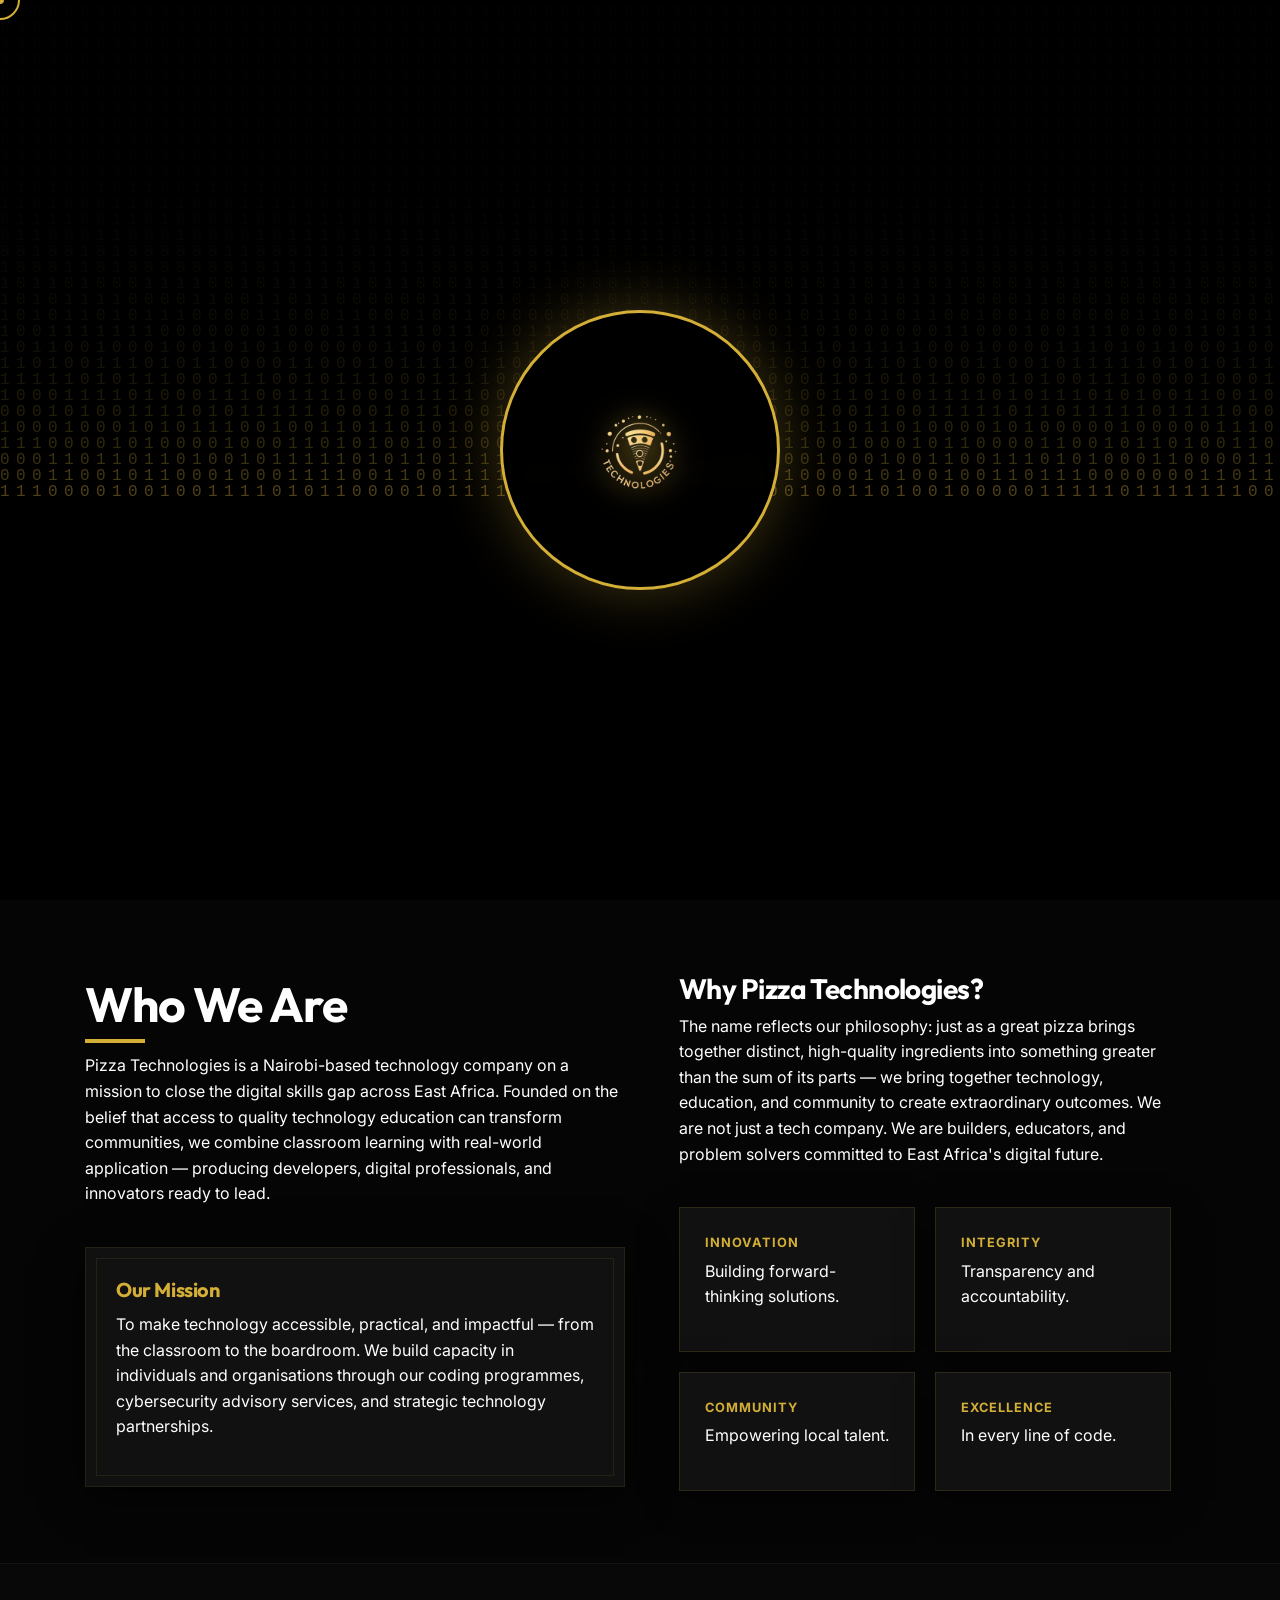
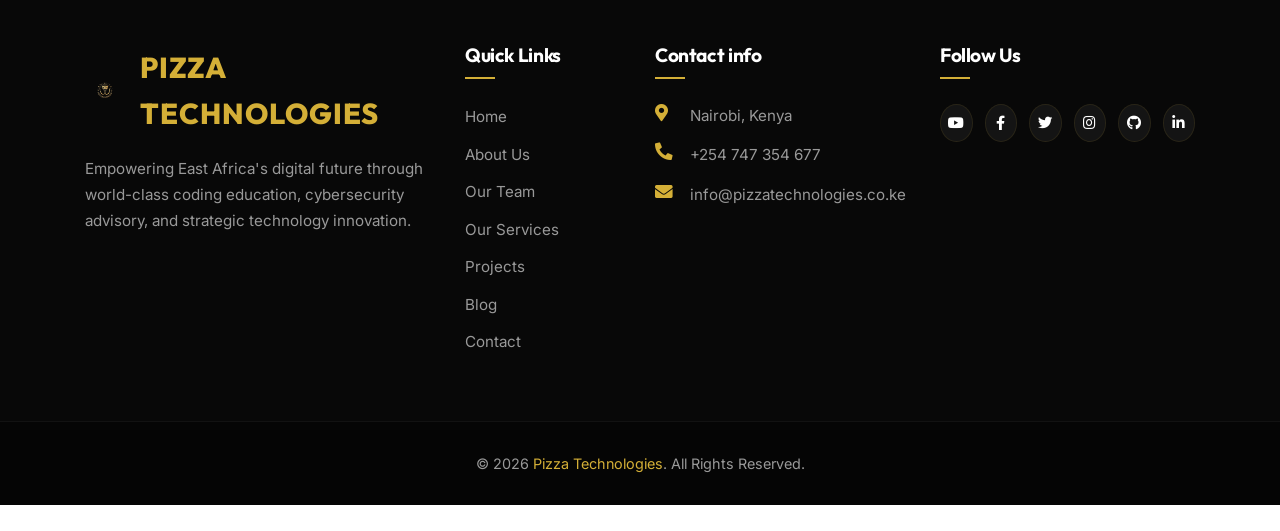
==== index.html @ b20871d7 "Branding: Standardize copyright text across all pages with gold-text styling" ====
<!DOCTYPE html>
<html lang="en">

<head>
    <meta charset="utf-8">
    <title>Pizza Technologies | Tech Innovation & Education</title>
    <link rel="shortcut icon" href="img/logo.png">
    <meta content="width=device-width, initial-scale=1.0" name="viewport">
    <meta content="Pizza Technologies, Tech Education, Cybersecurity, Software Development, Nairobi" name="keywords">
    <meta
        content="Empowering East Africa's digital future through world-class coding education, cybersecurity advisory, and strategic technology innovation."
        name="description">

    <!-- Favicon -->
    <link href="img/favicon.ico" rel="icon">

    <!-- Google Font -->
    <link
        href="https://fonts.googleapis.com/css2?family=Outfit:wght@300;400;600;700&family=Inter:wght@300;400;500;700&display=swap"
        rel="stylesheet">

    <!-- CSS Libraries -->
    <link href="https://stackpath.bootstrapcdn.com/bootstrap/4.4.1/css/bootstrap.min.css" rel="stylesheet">
    <link href="https://cdnjs.cloudflare.com/ajax/libs/font-awesome/5.10.0/css/all.min.css" rel="stylesheet">
    <link href="lib/animate/animate.min.css" rel="stylesheet">
    <link href="lib/owlcarousel/assets/owl.carousel.min.css" rel="stylesheet">

    <!-- Template Stylesheet -->
    <link href="css/style.css" rel="stylesheet">
</head>

<body class="tech-bg overflow-hidden">
    <!-- Preloader Start -->
    <div id="preloader">
        <canvas id="binary-canvas"></canvas>
        <div class="ripple-container">
            <div class="ripple"></div>
            <div class="ripple"></div>
            <div class="ripple"></div>
            <div class="hero-logo-circle animated zoomIn">
                <img src="img/logo.png" alt="Pizza Tech Logo">
            </div>
        </div>
    </div>
    <!-- Preloader End -->

    <!-- Custom Cursor -->
    <div class="cursor-dot"></div>
    <div class="cursor-outline"></div>

    <div class="wrapper">
        <!-- Nav Bar Start -->
        <div class="nav-bar">
            <div class="container-fluid">
                <nav class="navbar navbar-expand-lg">
                    <a href="index.html" class="navbar-brand">
                        <img src="img/logo.png" alt="Logo" class="nav-logo">
                        <span class="logo-text">PIZZA TECHNOLOGIES</span>
                    </a>
                    <button type="button" class="navbar-toggler" data-toggle="collapse" data-target="#navbarCollapse">
                        <span class="tech-toggler-icon"></span>
                    </button>

                    <div class="collapse navbar-collapse justify-content-end" id="navbarCollapse">
                        <div class="navbar-nav">
                            <a href="index.html" class="nav-item nav-link active">Home</a>
                            <a href="#about" class="nav-item nav-link">About</a>
                            <a href="team.html" class="nav-item nav-link">Team</a>
                            <a href="service.html" class="nav-item nav-link">Services</a>
                            <a href="portfolio.html" class="nav-item nav-link">Projects</a>
                            <a href="blog.html" class="nav-item nav-link">Blog</a>
                            <a href="contact.html" class="nav-item nav-link">Contact</a>
                        </div>
                    </div>
                </nav>
            </div>
        </div>
        <!-- Nav Bar End -->

        <!-- Hero Start -->
        <div class="hero-section" id="header">
            <div class="container">
                <div class="row align-items-center">
                    <div class="col-lg-12 text-center">
                        <div class="hero-content">
                            <div class="hero-label animated fadeIn">THE FUTURE OF TECH IS HERE</div>
                            <h1 class="hero-title animated fadeInUp">Innovating <span class="highlight">East
                                    Africa's</span> Digital Landscape</h1>
                            <p class="hero-subtitle animated fadeInUp">Empowering individuals and organisations through
                                world-class coding education, cybersecurity advisory, and strategic tech innovation.</p>
                            <div class="hero-btns animated fadeInUp">
                                <a href="#services" class="btn btn-primary magnetic-btn">Explore Services</a>
                                <a href="#contact" class="btn btn-secondary magnetic-btn">Get In Touch</a>
                            </div>
                        </div>
                    </div>
                </div>
            </div>
            <div class="hero-visual">
                <div class="grid-overlay"></div>
            </div>
        </div>
        <!-- Hero End -->

        <!-- About Start -->
        <section id="about" class="about-section py-5">
            <div class="container">
                <div class="row align-items-center">
                    <div class="col-lg-6">
                        <div class="about-vision" data-reveal="left">
                            <h2 class="section-title">Who We Are</h2>
                            <p>Pizza Technologies is a Nairobi-based technology company on a mission to close the
                                digital skills gap across East Africa. Founded on the belief that access to quality
                                technology education can transform communities, we combine classroom learning with
                                real-world application — producing developers, digital professionals, and innovators
                                ready to lead.</p>
                            <div class="mission-box gold-border">
                                <h3>Our Mission</h3>
                                <p>To make technology accessible, practical, and impactful — from the classroom to the
                                    boardroom. We build capacity in individuals and organisations through our coding
                                    programmes, cybersecurity advisory services, and strategic technology partnerships.
                                </p>
                            </div>
                        </div>
                    </div>
                    <div class="col-lg-6">
                        <div class="why-us p-4" data-reveal="right">
                            <h3 class="side-header">Why Pizza Technologies?</h3>
                            <p>The name reflects our philosophy: just as a great pizza brings together distinct,
                                high-quality ingredients into something greater than the sum of its parts — we bring
                                together technology, education, and community to create extraordinary outcomes. We are
                                not just a tech company. We are builders, educators, and problem solvers committed to
                                East Africa's digital future.</p>
                            <div class="values-grid">
                                <div class="value-item"><span class="v-label">Innovation</span>
                                    <p>Building forward-thinking solutions.</p>
                                </div>
                                <div class="value-item"><span class="v-label">Integrity</span>
                                    <p>Transparency and accountability.</p>
                                </div>
                                <div class="value-item"><span class="v-label">Community</span>
                                    <p>Empowering local talent.</p>
                                </div>
                                <div class="value-item"><span class="v-label">Excellence</span>
                                    <p>In every line of code.</p>
                                </div>
                            </div>

                        </div>
                    </div>
                </div>
            </div>
        </section>
        <!-- About End -->



        <footer class="tech-footer">
            <div class="footer-top">
                <div class="container">
                    <div class="row">
                        <div class="col-lg-4 col-md-6 mb-4 mb-lg-0">
                            <span class="footer-logo-text">
                                <img src="img/logo.png" alt="Logo" class="footer-logo">
                                PIZZA TECHNOLOGIES
                            </span>
                            <p class="footer-desc">Empowering East Africa's digital future through world-class coding
                                education, cybersecurity advisory, and strategic technology innovation.</p>
                        </div>
                        <div class="col-lg-2 col-md-6 mb-4 mb-lg-0">
                            <h4 class="footer-title">Quick Links</h4>
                            <ul class="footer-links">
                                <li><a href="index.html">Home</a></li>
                                <li><a href="#about">About Us</a></li>
                                <li><a href="team.html">Our Team</a></li>
                                <li><a href="service.html">Our Services</a></li>
                                <li><a href="portfolio.html">Projects</a></li>
                                <li><a href="blog.html">Blog</a></li>
                                <li><a href="contact.html">Contact</a></li>
                            </ul>
                        </div>
                        <div class="col-lg-3 col-md-6 mb-4 mb-md-0">
                            <h4 class="footer-title">Contact info</h4>
                            <ul class="footer-contact-info">
                                <li><i class="fa fa-map-marker-alt"></i> Nairobi, Kenya</li>
                                <li><i class="fa fa-phone-alt"></i> <a href="tel:+254747354677">+254 747 354 677</a></li>
                                <li><i class="fa fa-envelope"></i> <a href="mailto:info@pizzatechnologies.co.ke">info@pizzatechnologies.co.ke</a></li>
                            </ul>
                        </div>
                        <div class="col-lg-3 col-md-6">
                            <h4 class="footer-title">Follow Us</h4>
                            <div class="footer-social">
                                <a href="https://www.youtube.com/@pizzatechnologies980" target="_blank"><i
                                        class="fab fa-youtube"></i></a>
                                <a href="https://web.facebook.com/pizzatechies/?_rdc=1&_rdr#" target="_blank"><i
                                        class="fab fa-facebook-f"></i></a>
                                <a href="https://x.com/pizzatechnolog1" target="_blank"><i
                                        class="fab fa-twitter"></i></a>
                                <a href="https://www.instagram.com/pizza_technologies" target="_blank"><i
                                        class="fab fa-instagram"></i></a>
                                <a href="https://github.com/PizzaTechnologies" target="_blank"><i
                                        class="fab fa-github"></i></a>
                                <a href="https://www.linkedin.com/company/pizza-tech/?viewAsMember=true"
                                    target="_blank"><i class="fab fa-linkedin-in"></i></a>
                            </div>
                        </div>
                    </div>
                </div>
            </div>
            <div class="footer-bottom">
                <div class="container">
                    <div class="row align-items-center">
                        <div class="col-md-12 text-center">
                            <p class="copyright">&copy; 2026 <span class="gold-text">Pizza Technologies</span>. All Rights Reserved.</p>
                        </div>
                    </div>
                </div>
            </div>
        </footer>

        <a href="#" class="back-to-top"><i class="fa fa-chevron-up"></i></a>
    </div>

    <!-- JavaScript Libraries -->
    <script src="https://code.jquery.com/jquery-3.4.1.min.js"></script>
    <script src="https://stackpath.bootstrapcdn.com/bootstrap/4.4.1/js/bootstrap.bundle.min.js"></script>
    <script src="lib/easing/easing.min.js"></script>
    <script src="lib/owlcarousel/owl.carousel.min.js"></script>
    <script src="lib/isotope/isotope.pkgd.min.js"></script>

    <!-- Template Javascript -->
    <script src="js/main.js"></script>
</body>

</html>
---- css/style.css ----
/* 
 * PIZZA TECHNOLOGIES - PREMIUM TECH DESIGN
 * Theme: Black & Gold High-Tech
 * Font: Outfit & Inter
 */

:root {
    --black: #000000;
    --dark-grey: #0a0a0a;
    --darker-grey: #050505;
    --gold: #D4AF37;
    --gold-bright: #FFD700;
    --gold-glow: rgba(212, 175, 55, 0.3);
    --gold-transparent: rgba(212, 175, 55, 0.1);
    --white: #ffffff;
    --text-muted: #999999;
    --transition: all 0.4s cubic-bezier(0.23, 1, 0.32, 1);
}

* {
    margin: 0;
    padding: 0;
    box-sizing: border-box;
}

body {
    background-color: var(--black);
    color: var(--white);
    font-family: 'Inter', sans-serif;
    line-height: 1.6;
    overflow-x: hidden;
    cursor: none;
    /* Custom cursor implementation */
}

h1,
h2,
h3,
h4,
h5,
h6 {
    font-family: 'Outfit', sans-serif;
    font-weight: 700;
    letter-spacing: -0.02em;
}

a {
    text-decoration: none;
    color: inherit;
    transition: var(--transition);
}

a:hover {
    color: var(--gold);
}

/* Custom Cursor */
.cursor-dot,
.cursor-outline {
    pointer-events: none;
    position: fixed;
    top: 0;
    left: 0;
    transform: translate(-50%, -50%);
    border-radius: 50%;
    z-index: 9999;
    transition: transform 0.1s ease-out, opacity 0.3s ease-in-out;
}

.cursor-dot {
    width: 8px;
    height: 8px;
    background-color: var(--gold);
}

.cursor-outline {
    width: 40px;
    height: 40px;
    border: 2px solid var(--gold);
    transition: all 0.2s ease-out;
}

/* Wrapper & Layout */
.wrapper {
    width: 100%;
    position: relative;
}

.tech-bg {
    background: radial-gradient(circle at 50% 50%, #121212 0%, #000000 100%);
    background-attachment: fixed;
}

.bg-darker {
    background-color: var(--darker-grey);
}

/* Navigation */
.nav-bar {
    position: fixed;
    top: 0;
    width: 100%;
    z-index: 1000;
    padding: 20px 0;
    background: rgba(0, 0, 0, 0.8);
    backdrop-filter: blur(10px);
    border-bottom: 1px solid rgba(255, 255, 255, 0.05);
    transition: var(--transition);
}

.nav-bar.nav-sticky {
    padding: 10px 0;
    background: rgba(0, 0, 0, 0.95);
}

.navbar-brand {
    display: flex;
    align-items: center;
    gap: 12px;
}

.nav-logo {
    height: 40px;
    animation: logo-heartbeat 3s infinite ease-in-out;
}

.logo-text {
    font-family: 'Outfit', sans-serif;
    font-weight: 800;
    font-size: 1.5rem;
    color: var(--gold);
    letter-spacing: 2px;
}

.navbar-nav .nav-link {
    color: var(--white) !important;
    font-weight: 500;
    font-size: 0.9rem;
    text-transform: uppercase;
    letter-spacing: 1px;
    padding: 10px 20px !important;
    position: relative;
}

.navbar-nav .nav-link::after {
    content: '';
    position: absolute;
    bottom: 5px;
    left: 20px;
    right: 20px;
    height: 2px;
    background-color: var(--gold);
    transform: scaleX(0);
    transition: var(--transition);
}

.navbar-nav .nav-link:hover::after,
.navbar-nav .nav-link.active::after {
    transform: scaleX(1);
}

/* Hero Section */
.hero-section {
    height: 100vh;
    display: flex;
    align-items: center;
    position: relative;
    overflow: hidden;
    padding-top: 80px;
    background: radial-gradient(circle at 50% 50%, #121212 0%, #000000 100%);
}

.hero-content {
    max-width: 900px;
    margin: 0 auto;
    text-align: center;
    position: relative;
    z-index: 2;
}

.hero-label {
    color: var(--gold);
    font-family: 'Outfit', sans-serif;
    text-transform: uppercase;
    letter-spacing: 4px;
    font-size: 0.85rem;
    margin-bottom: 20px;
    display: inline-block;
    padding-bottom: 5px;
    border-bottom: 1px solid var(--gold);
}

.hero-title {
    font-size: 4.5rem;
    line-height: 1.1;
    margin-bottom: 30px;
}

.hero-title .highlight {
    color: var(--gold);
    text-shadow: 0 0 20px var(--gold-glow);
}

.hero-subtitle {
    font-size: 1.25rem;
    color: var(--text-muted);
    margin: 0 auto 40px;
    max-width: 650px;
}

.hero-btns {
    display: flex;
    justify-content: center;
    gap: 20px;
}

.btn {
    padding: 16px 32px;
    font-size: 0.9rem;
    font-weight: 600;
    text-transform: uppercase;
    letter-spacing: 1px;
    border-radius: 0;
    transition: var(--transition);
    position: relative;
    overflow: hidden;
}

.btn-primary {
    background-color: var(--gold);
    border: 1px solid var(--gold);
    color: var(--black);
}

.btn-primary:hover {
    background-color: transparent;
    color: var(--gold);
    box-shadow: 0 0 20px var(--gold-glow);
}

.btn-secondary {
    background-color: transparent;
    border: 1px solid rgba(255, 255, 255, 0.2);
    color: var(--white);
}

.btn-secondary:hover {
    border-color: var(--gold);
    color: var(--gold);
}

.btn-outline-primary {
    background-color: transparent;
    border: 1px solid var(--gold);
    color: var(--gold);
}

.btn-outline-primary:hover {
    background-color: var(--gold);
    color: var(--black);
    box-shadow: 0 0 20px var(--gold-glow);
}

/* Preloader */
#preloader {
    position: fixed;
    top: 0;
    left: 0;
    width: 100%;
    height: 100%;
    background-color: var(--black);
    z-index: 9999;
    display: flex;
    align-items: center;
    justify-content: center;
    transition: opacity 0.5s ease-out;
}

#binary-canvas {
    position: absolute;
    top: 0;
    left: 0;
    width: 100%;
    height: 100%;
    z-index: 0;
    opacity: 0.75;
    /* Increased visibility */
}

#preloader .ripple-container {
    position: relative;
    top: auto;
    right: auto;
    left: auto;
    transform: none;
    width: 600px;
    height: 600px;
    margin: 0;
    display: flex;
    align-items: center;
    justify-content: center;
    z-index: 2;
}

.hero-img-container {
    position: absolute;
    top: 50%;
    right: 8%;
    transform: translateY(-50%);
    width: 45%;
    max-width: 600px;
    z-index: 2;
}

.home-hero-img {
    width: 100%;
    height: auto;
    border-radius: 20px;
    border: 1px solid rgba(212, 175, 55, 0.3);
    box-shadow: 0 0 40px var(--gold-glow);
    filter: contrast(1.1) brightness(0.9);
    transition: var(--transition);
}

.home-hero-img:hover {
    transform: scale(1.02) rotate(-1deg);
    border-color: var(--gold);
    box-shadow: 0 0 60px var(--gold-glow);
}

.overflow-hidden {
    overflow: hidden !important;
}

.hero-visual {
    position: absolute;
    top: 0;
    right: 0;
    width: 100%;
    height: 100%;
    z-index: 1;
}

.ripple-container {
    position: absolute;
    top: 50%;
    right: 5%;
    transform: translateY(-50%);
    width: 600px;
    height: 600px;
    display: flex;
    align-items: center;
    justify-content: center;
    z-index: 2;
}

.hero-logo-circle {
    width: 280px;
    height: 280px;
    background: rgba(0, 0, 0, 0.85);
    border: 3px solid var(--gold);
    border-radius: 50%;
    display: flex;
    align-items: center;
    justify-content: center;
    padding: 40px;
    box-shadow: 0 0 60px var(--gold-glow);
    z-index: 5;
    backdrop-filter: blur(15px);
}

.hero-logo-circle img {
    width: 100%;
    height: auto;
    filter: drop-shadow(0 0 15px var(--gold));
    animation: logo-heartbeat 3s infinite ease-in-out;
}

.ripple {
    position: absolute;
    width: 280px;
    height: 280px;
    border: 2px solid var(--gold);
    border-radius: 50%;
    opacity: 0;
    animation: ripple-out 5s infinite cubic-bezier(0.25, 0.46, 0.45, 0.94);
}

.ripple:nth-child(2) {
    animation-delay: 1.6s;
}

.ripple:nth-child(3) {
    animation-delay: 3.2s;
}

@keyframes ripple-out {
    0% {
        transform: scale(1);
        opacity: 0.6;
    }

    100% {
        transform: scale(3.5);
        opacity: 0;
    }
}

.grid-overlay {
    position: absolute;
    inset: 0;
    background-image:
        linear-gradient(rgba(212, 175, 55, 0.05) 1px, transparent 1px),
        linear-gradient(90deg, rgba(212, 175, 55, 0.05) 1px, transparent 1px);
    background-size: 50px 50px;
}

.glow-sphere {
    position: absolute;
    width: 600px;
    height: 600px;
    background: radial-gradient(circle, var(--gold-transparent) 0%, transparent 70%);
    top: 20%;
    right: -10%;
    filter: blur(50px);
    animation: pulse 10s infinite alternate;
}

@keyframes pulse {
    0% {
        transform: scale(1);
        opacity: 0.5;
    }

    100% {
        transform: scale(1.2);
        opacity: 0.8;
    }
}

/* Section Headers */
.section-title {
    font-size: 3rem;
    margin-bottom: 20px;
    position: relative;
    display: inline-block;
}

.section-title::before {
    content: '';
    position: absolute;
    left: 0;
    bottom: -10px;
    width: 60px;
    height: 4px;
    background: var(--gold);
}

@keyframes logo-heartbeat {
    0% {
        transform: scale(1);
    }

    10% {
        transform: scale(1.1);
    }

    20% {
        transform: scale(1);
    }

    30% {
        transform: scale(1.1);
    }

    40% {
        transform: scale(1);
    }

    100% {
        transform: scale(1);
    }
}

.section-intro {
    max-width: 700px;
    margin: 0 auto 50px;
    color: var(--text-muted);
    font-size: 1.1rem;
}

.about-section {
    background: linear-gradient(135deg, #0d0d0d 0%, #000000 100%);
    background-image: radial-gradient(rgba(212, 175, 55, 0.02) 1px, transparent 1px);
    background-size: 40px 40px;
}

.services-section {
    background: linear-gradient(180deg, #101010 0%, #050505 100%);
    background-image: linear-gradient(rgba(212, 175, 55, 0.015) 1px, transparent 1px),
        linear-gradient(90deg, rgba(212, 175, 55, 0.015) 1px, transparent 1px);
    background-size: 60px 60px;
}

.projects-section {
    background: #080808;
    background-image: radial-gradient(rgba(255, 255, 255, 0.02) 2px, transparent 2px);
    background-size: 80px 80px;
}

.team-section {
    background: radial-gradient(circle at center, #121212 0%, #000000 100%);
    background-image: radial-gradient(rgba(212, 175, 55, 0.03) 1px, transparent 1px);
    background-size: 50px 50px;
}

.blog-section {
    background: linear-gradient(0deg, #0a0a0a 0%, #050505 100%);
    background-image: repeating-linear-gradient(0deg, transparent, transparent 49px, rgba(255, 255, 255, 0.01) 50px);
    background-size: 100% 50px;
}

.contact-section {
    background: radial-gradient(circle at top right, #151515 0%, #000000 100%);
    background-image: radial-gradient(var(--gold-transparent) 1px, transparent 1px);
    background-size: 40px 40px;
}

/* Service Cards */
/* Projects Section Navigation */
.project-carousel {
    position: relative;
    padding: 0 70px;
    /* Space for the floating arrows */
}

.project-carousel .owl-nav {
    position: absolute;
    top: 50%;
    transform: translateY(-50%);
    width: 100%;
    left: 0;
    display: flex;
    justify-content: space-between;
    pointer-events: none;
    /* Let clicks pass to the carousel items if needed */
}

.project-carousel .owl-prev,
.project-carousel .owl-next {
    pointer-events: auto;
    width: 60px;
    height: 60px;
    background: rgba(212, 175, 55, 0.05) !important;
    border: 2px solid var(--gold) !important;
    border-radius: 50%;
    color: var(--gold) !important;
    font-size: 1.5rem;
    display: flex;
    align-items: center;
    justify-content: center;
    transition: var(--transition);
    box-shadow: 0 0 10px rgba(0, 0, 0, 0.5);
}

.project-carousel .owl-prev:hover,
.project-carousel .owl-next:hover {
    background: var(--gold) !important;
    color: var(--black) !important;
    box-shadow: 0 0 20px var(--gold-glow);
    transform: scale(1.1);
}

.service-card {
    background: #111111;
    border: 1px solid rgba(212, 175, 55, 0.2);
    padding: 40px;
    height: 100%;
    transition: var(--transition);
    position: relative;
    box-shadow: 0 10px 40px rgba(0, 0, 0, 0.7);
    overflow: hidden;
}

.service-card:hover {
    transform: translateY(-10px);
    border-color: var(--gold);
    box-shadow: 0 15px 50px var(--gold-glow);
    background: #151515;
}

.service-card:hover::after {
    opacity: 1;
}

.card-icon {
    font-size: 3.5rem;
    /* Increased from 2.5rem */
    color: var(--gold);
    margin-bottom: 30px;
}

.service-card h3 {
    font-size: 1.5rem;
    margin-bottom: 15px;
    color: var(--white);
}

.service-card p {
    color: var(--text-muted);
}

/* About Section */
.about-section {
    position: relative;
    background: #050505;
}

.mission-box {
    margin-top: 40px;
    padding: 30px;
    background: #111111;
    border: 1px solid rgba(212, 175, 55, 0.3);
    border-left: 5px solid var(--gold);
    box-shadow: 0 10px 40px rgba(0, 0, 0, 0.7);
}

.mission-box h3 {
    font-size: 1.25rem;
    color: var(--gold);
    margin-bottom: 10px;
}

.values-grid {
    display: grid;
    grid-template-columns: repeat(2, 1fr);
    gap: 20px;
    margin-top: 40px;
}

.value-item {
    background: #111111;
    border: 1px solid rgba(212, 175, 55, 0.15);
    padding: 25px;
    transition: var(--transition);
    box-shadow: 0 10px 30px rgba(0, 0, 0, 0.5);
}

.value-item:hover {
    transform: translateY(-5px);
    border-color: var(--gold);
    box-shadow: 0 10px 30px var(--gold-glow);
    background: #151515;
}

.v-label {
    display: block;
    color: var(--gold);
    font-weight: 700;
    margin-bottom: 5px;
    text-transform: uppercase;
    font-size: 0.8rem;
    letter-spacing: 1px;
}

/* Projects */
.project-card {
    background: #111111;
    border: 1px solid rgba(212, 175, 55, 0.2);
    overflow: hidden;
    margin: 15px;
    transition: var(--transition);
    box-shadow: 0 10px 40px rgba(0, 0, 0, 0.7);
}

.project-card:hover {
    transform: translateY(-10px);
    border-color: var(--gold);
    box-shadow: 0 15px 50px var(--gold-glow);
    background: #151515;
}

.project-img {
    height: 250px;
    overflow: hidden;
    position: relative;
    background: #000;
}

.team-img {
    height: 350px;
    /* Taller for portraits */
}

.project-img img {
    width: 100%;
    height: 100%;
    object-fit: cover;
    object-position: center;
    transition: transform 0.6s ease;
}

.team-img img {
    object-position: top center;
    /* Focus on faces */
}

.project-card:hover .project-img img {
    transform: scale(1.05);
}

.project-info {
    padding: 30px;
}

.project-tag {
    color: var(--gold);
    font-size: 0.75rem;
    text-transform: uppercase;
    letter-spacing: 2px;
    font-weight: 700;
}

.view-project {
    display: inline-block;
    margin-top: 15px;
    font-weight: 600;
    color: var(--gold);
}

/* Blog */
.blog-post {
    padding: 30px;
    background: #111111;
    border: 1px solid rgba(212, 175, 55, 0.2);
    height: 100%;
    transition: var(--transition);
    box-shadow: 0 10px 40px rgba(0, 0, 0, 0.7);
}

.blog-post:hover {
    transform: translateY(-10px);
    border-color: var(--gold);
    box-shadow: 0 15px 50px var(--gold-glow);
    background: #151515;
}

.post-category {
    color: var(--gold);
    font-size: 0.7rem;
    font-weight: 700;
    text-transform: uppercase;
    margin-bottom: 10px;
}

/* Contact */
.contact-form {
    background: rgba(255, 255, 255, 0.03);
    height: 100%;
    display: flex;
    flex-direction: column;
}

.contact-form .row {
    flex-grow: 1;
}

.contact-form textarea {
    height: 100% !important;
    min-height: 120px;
}

.gold-border {
    border: 1px solid var(--gold-transparent);
    position: relative;
}

.gold-border::before {
    content: '';
    position: absolute;
    top: 10px;
    left: 10px;
    right: 10px;
    bottom: 10px;
    border: 1px solid rgba(212, 175, 55, 0.1);
    pointer-events: none;
}

.form-control {
    background: rgba(255, 255, 255, 0.05) !important;
    border: 1px solid rgba(255, 255, 255, 0.1) !important;
    color: var(--white) !important;
    border-radius: 0;
    padding: 12px 20px;
    transition: var(--transition);
}

.form-control:focus {
    border-color: var(--gold) !important;
    box-shadow: 0 0 10px var(--gold-glow);
}

select.form-control {
    background-image: url("data:image/svg+xml,%3Csvg xmlns='http://www.w3.org/2000/svg' width='24' height='24' viewBox='0 0 24 24' fill='none' stroke='%23D4AF37' stroke-width='2' stroke-linecap='round' stroke-linejoin='round'%3E%3Cpolyline points='6 9 12 15 18 9'%3E%3C/polyline%3E%3C/svg%3E") !important;
    background-repeat: no-repeat !important;
    background-position: right 15px center !important;
    background-size: 18px !important;
    padding-right: 45px !important;
    -webkit-appearance: none;
    -moz-appearance: none;
    appearance: none;
}

select.form-control option {
    background-color: #121212;
    color: var(--white);
}

.contact-details {
    margin-top: 35px;
}

.contact-details p {
    font-size: 1.1rem;
    display: flex;
    align-items: center;
    gap: 15px;
    margin-bottom: 25px;
}

.contact-details i {
    font-size: 2rem;
    /* Increased from 1.4rem */
    color: var(--gold);
    width: 70px;
    /* Increased from 50px */
    height: 70px;
    /* Increased from 50px */
    display: flex;
    align-items: center;
    justify-content: center;
    background: rgba(212, 175, 55, 0.05);
    border: 1px solid rgba(212, 175, 55, 0.1);
    border-radius: 50%;
    transition: var(--transition);
}

.contact-details p:hover i {
    background: rgba(212, 175, 55, 0.15);
    border-color: var(--gold);
    box-shadow: 0 0 15px var(--gold-glow);
}

.contact-details a {
    color: var(--white);
    transition: var(--transition);
}

.contact-details a:hover {
    color: var(--gold);
    text-decoration: none;
    transform: translateX(5px);
    display: inline-block;
}

.social-links {
    display: flex;
    gap: 15px;
    margin-top: 35px;
}

.social-links a {
    width: 65px;
    height: 65px;
    display: flex;
    align-items: center;
    justify-content: center;
    background: rgba(255, 255, 255, 0.05);
    border: 1px solid rgba(212, 175, 55, 0.2);
    border-radius: 50%;
    color: var(--white);
    font-size: 1.8rem;
    transition: var(--transition);
}

.social-links a:hover {
    background: var(--gold);
    color: var(--black);
    border-color: var(--gold);
    box-shadow: 0 0 20px var(--gold-glow);
    transform: translateY(-5px);
}

/* Footer */
.tech-footer {
    background: #080808;
    border-top: 1px solid rgba(255, 255, 255, 0.05);
}

.footer-top {
    padding: 80px 0 50px;
}

.footer-logo-text {
    font-family: 'Outfit', sans-serif;
    font-size: 1.8rem;
    font-weight: 800;
    color: var(--gold);
    display: flex;
    align-items: center;
    gap: 15px;
    margin-bottom: 20px;
    letter-spacing: 1px;
}

.footer-logo {
    height: 40px;
    width: auto;
    animation: logo-heartbeat 2s infinite ease-in-out;
}

.footer-desc {
    color: var(--text-muted);
    font-size: 0.95rem;
    margin-bottom: 30px;
    line-height: 1.7;
}

.footer-title {
    font-size: 1.2rem;
    font-weight: 700;
    color: var(--white);
    margin-bottom: 25px;
    position: relative;
    padding-bottom: 12px;
}

.footer-title::after {
    content: '';
    position: absolute;
    left: 0;
    bottom: 0;
    width: 30px;
    height: 2px;
    background: var(--gold);
}

.footer-links {
    list-style: none;
    padding: 0;
}

.footer-links li {
    margin-bottom: 12px;
}

.footer-links a {
    color: var(--text-muted);
    font-size: 0.95rem;
    transition: var(--transition);
}

.footer-links a:hover {
    color: var(--gold);
    text-decoration: none;
    padding-left: 8px;
}

.footer-contact-info {
    list-style: none;
    padding: 0;
}

.footer-contact-info li {
    color: var(--text-muted);
    margin-bottom: 15px;
    display: flex;
    gap: 15px;
    font-size: 0.95rem;
}

.footer-contact-info i {
    color: var(--gold);
    font-size: 1.1rem;
    width: 20px;
}

.footer-bottom {
    padding: 30px 0;
    border-top: 1px solid rgba(255, 255, 255, 0.05);
    background: #050505;
}

.copyright {
    color: var(--text-muted);
    font-size: 0.9rem;
    margin-bottom: 0;
}

.footer-social {
    display: flex;
    gap: 12px;
    justify-content: flex-end;
}

.footer-social a {
    width: 38px;
    height: 38px;
    display: flex;
    align-items: center;
    justify-content: center;
    background: rgba(255, 255, 255, 0.05);
    border: 1px solid rgba(212, 175, 55, 0.1);
    border-radius: 50%;
    color: var(--white);
    font-size: 0.9rem;
    transition: var(--transition);
}

.footer-social a:hover {
    background: var(--gold);
    color: var(--black);
    border-color: var(--gold);
    transform: translateY(-3px);
    box-shadow: 0 5px 15px var(--gold-glow);
}

.gold-text {
    color: var(--gold);
}

/* Responsive */
@media (max-width: 1199.98px) {
    .hero-title {
        font-size: 3.5rem;
    }
}

@media (max-width: 991.98px) {
    .hero-title {
        font-size: 3rem;
    }

    .section-title {
        font-size: 2.5rem;
    }

    .hero-visual {
        display: none;
    }

    .hero-subtitle {
        font-size: 1.1rem;
    }
}

@media (max-width: 767.98px) {
    .hero-section {
        height: auto;
        padding: 120px 0 60px;
    }

    .hero-title {
        font-size: 2.5rem;
    }

    .section-title {
        font-size: 2.2rem;
    }

    .values-grid {
        grid-template-columns: 1fr;
    }

    .contact-details p {
        font-size: 1rem;
    }

    .contact-details i {
        width: 40px;
        height: 40px;
        font-size: 1.2rem;
    }

    .social-links a {
        width: 45px;
        height: 45px;
        font-size: 1.2rem;
    }
}

@media (max-width: 575.98px) {
    .hero-title {
        font-size: 2rem;
    }

    .hero-subtitle {
        font-size: 1rem;
    }

    .section-title {
        font-size: 1.8rem;
    }

    .hero-btns {
        flex-direction: column;
        width: 100%;
        gap: 15px;
    }

    .hero-btns .btn {
        width: 100%;
    }

    .nav-logo {
        height: 30px;
    }

    .logo-text {
        font-size: 1.1rem;
        letter-spacing: 1px;
    }

    .service-card,
    .project-card,
    .blog-post {
        padding: 25px;
    }

    .section-header {
        margin-bottom: 30px !important;
    }
}
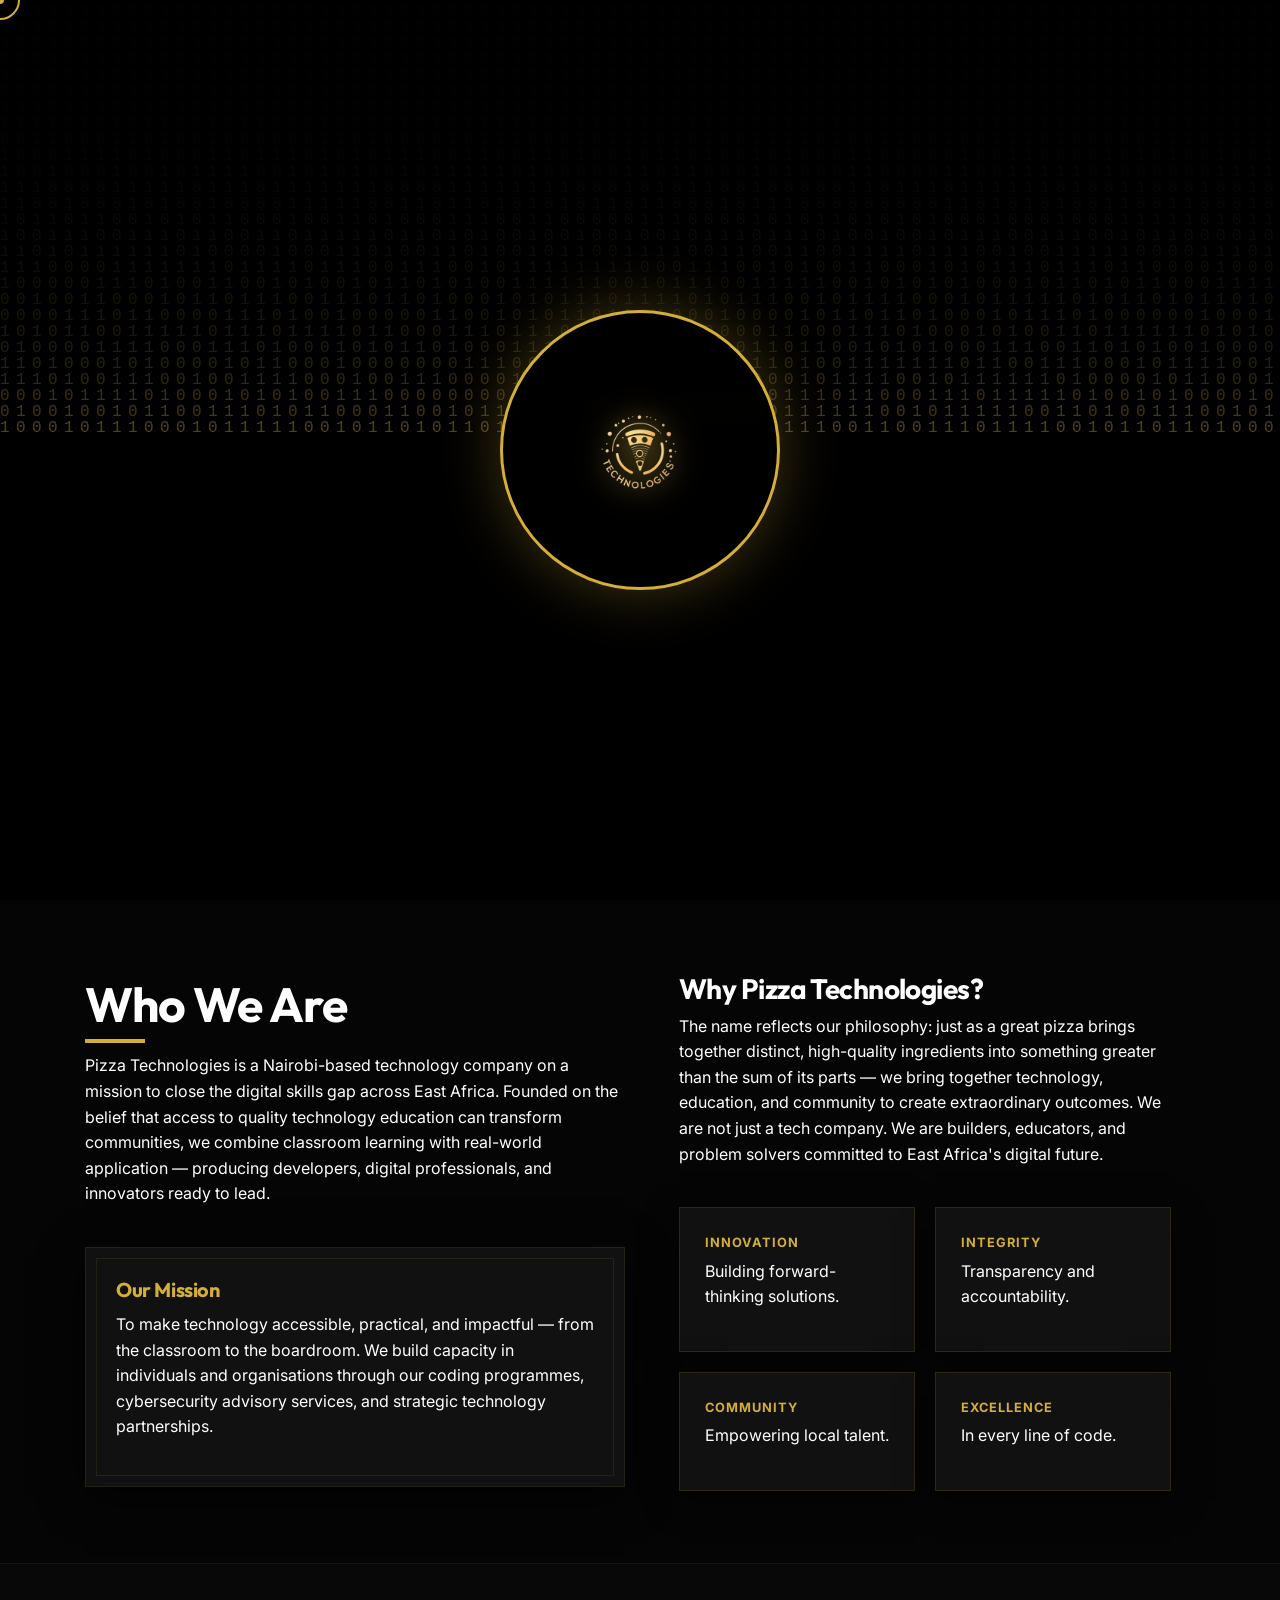
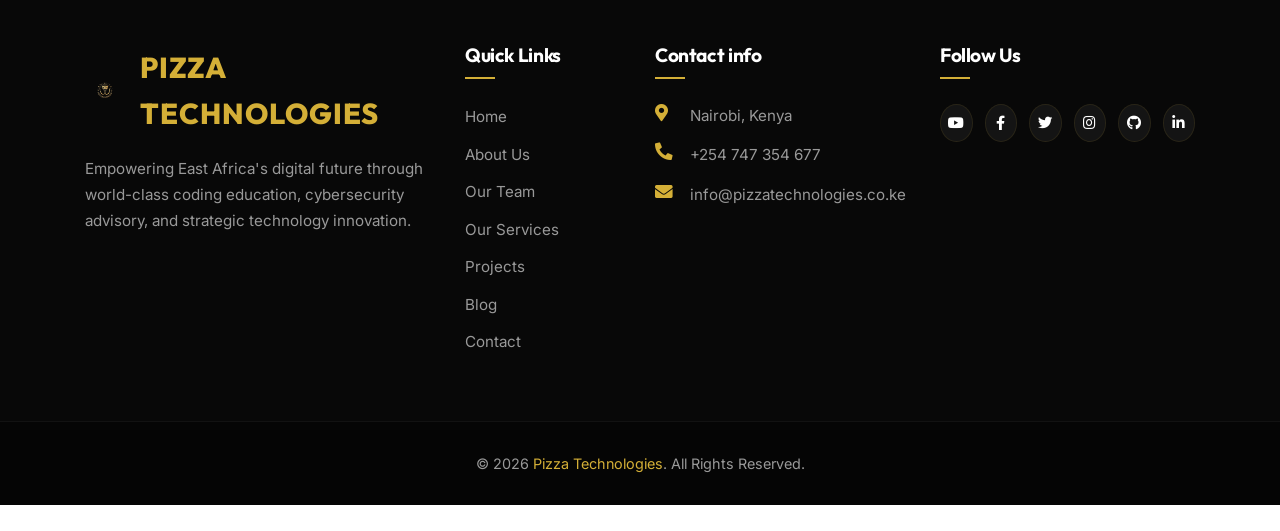
==== commit f314b14b: "Optimize: Add high-speed inline preloader skip to all pages" ====
--- a/index.html
+++ b/index.html
@@ -42,6 +42,13 @@
             </div>
         </div>
     </div>
+    <script>
+        if (sessionStorage.getItem('preloaderShown')) {
+            var preloader = document.getElementById('preloader');
+            if (preloader) preloader.style.display = 'none';
+            document.body.classList.remove('overflow-hidden');
+        }
+    </script>
     <!-- Preloader End -->
 
     <!-- Custom Cursor -->
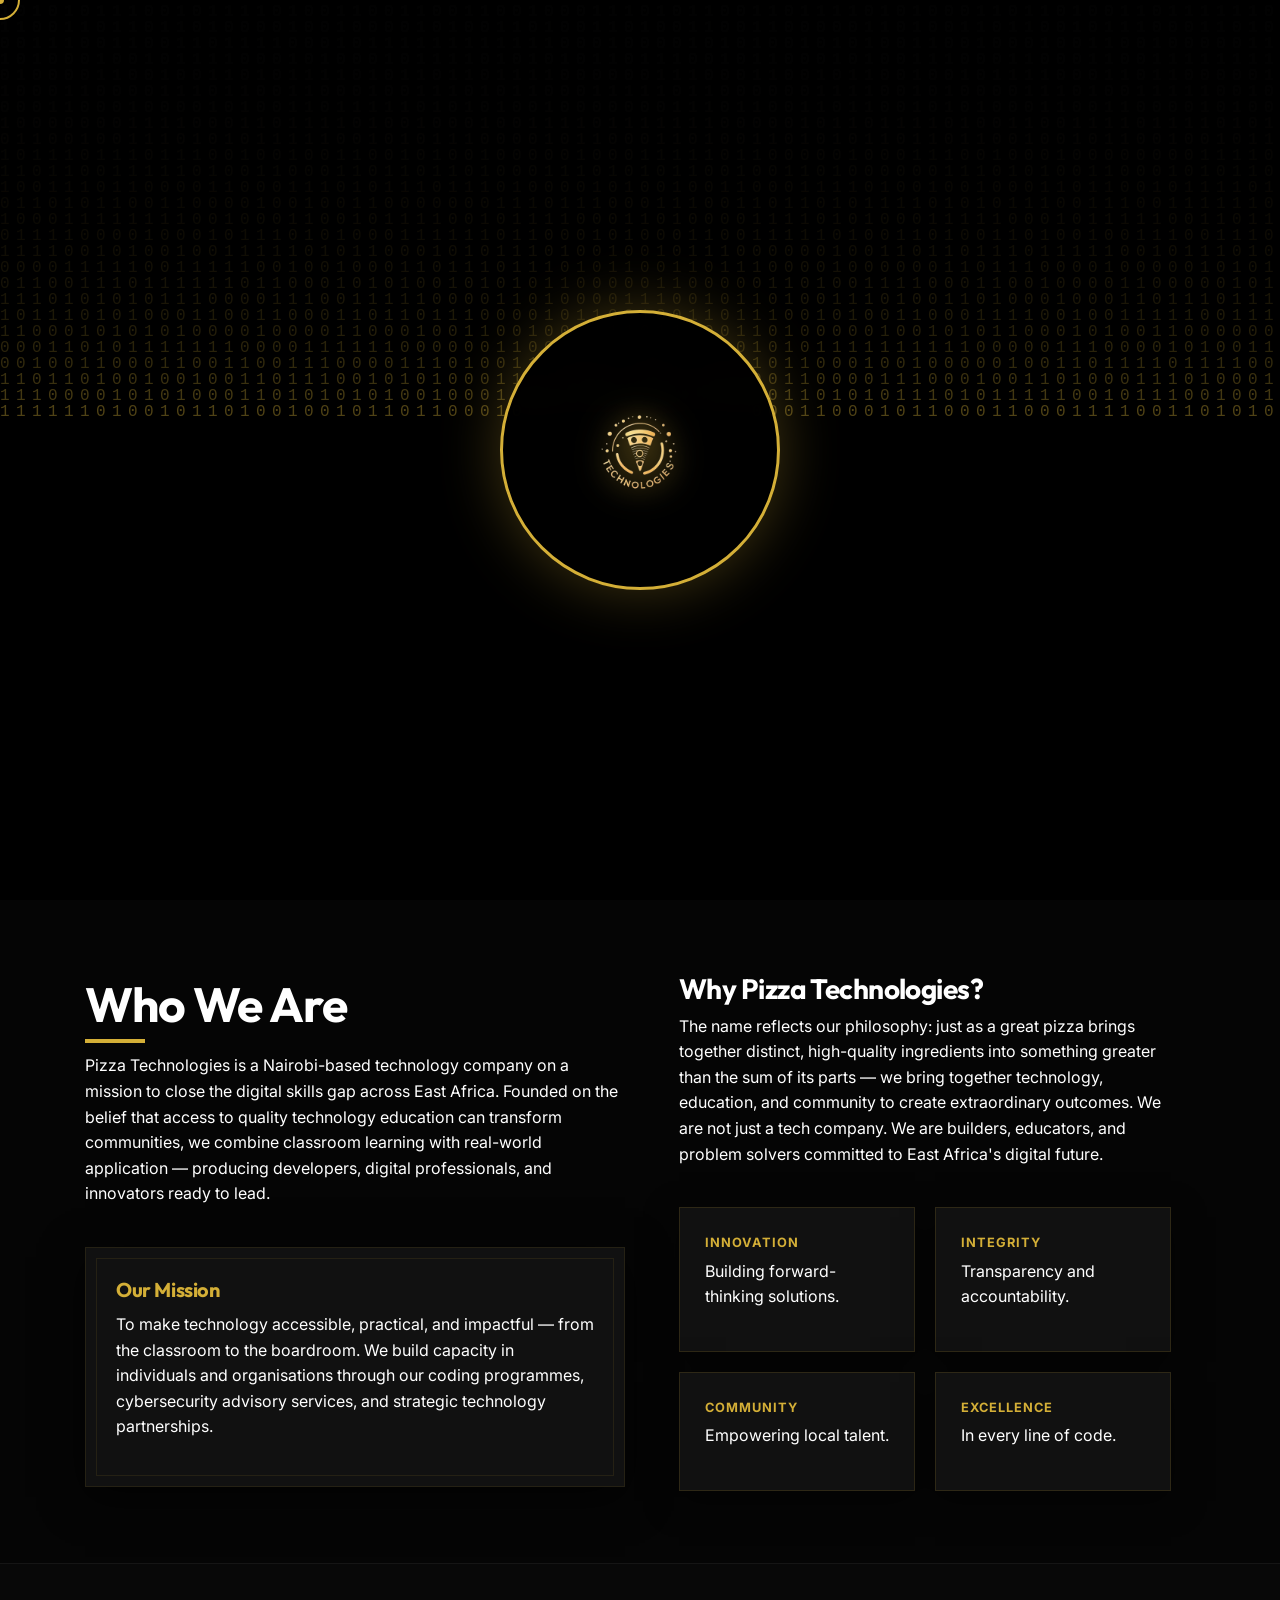
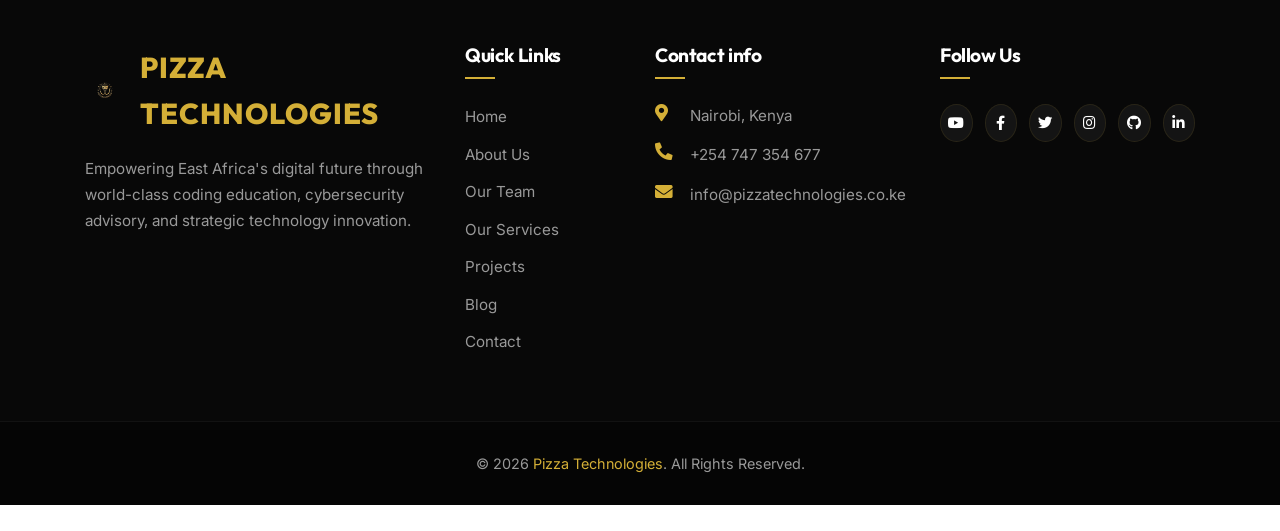
==== commit 0641cc4c: "Branding: Hide 'Home' text and enable logos as links to landing page" ====
--- a/index.html
+++ b/index.html
@@ -70,7 +70,6 @@
 
                     <div class="collapse navbar-collapse justify-content-end" id="navbarCollapse">
                         <div class="navbar-nav">
-                            <a href="index.html" class="nav-item nav-link active">Home</a>
                             <a href="#about" class="nav-item nav-link">About</a>
                             <a href="team.html" class="nav-item nav-link">Team</a>
                             <a href="service.html" class="nav-item nav-link">Services</a>
@@ -167,10 +166,12 @@
                 <div class="container">
                     <div class="row">
                         <div class="col-lg-4 col-md-6 mb-4 mb-lg-0">
-                            <span class="footer-logo-text">
-                                <img src="img/logo.png" alt="Logo" class="footer-logo">
-                                PIZZA TECHNOLOGIES
-                            </span>
+                            <a href="index.html" class="footer-logo-link">
+                                <span class="footer-logo-text">
+                                    <img src="img/logo.png" alt="Logo" class="footer-logo">
+                                    PIZZA TECHNOLOGIES
+                                </span>
+                            </a>
                             <p class="footer-desc">Empowering East Africa's digital future through world-class coding
                                 education, cybersecurity advisory, and strategic technology innovation.</p>
                         </div>
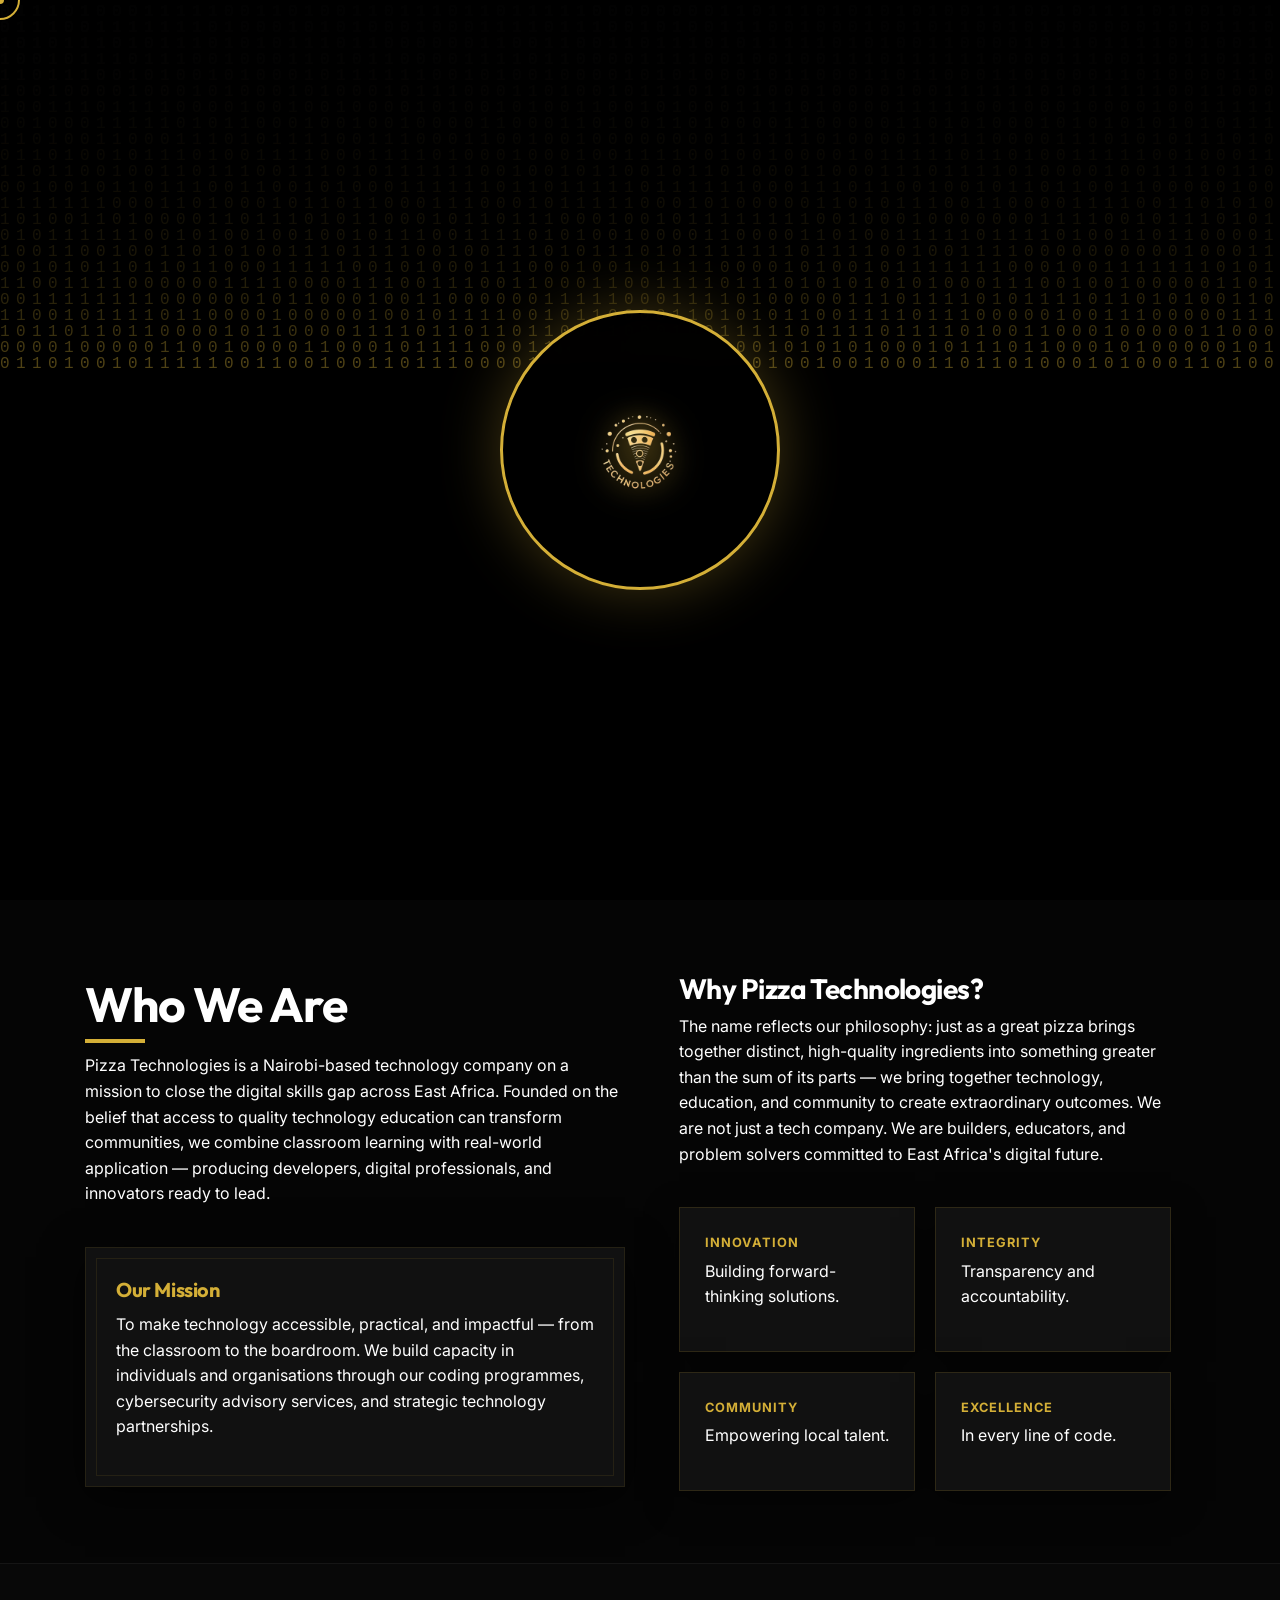
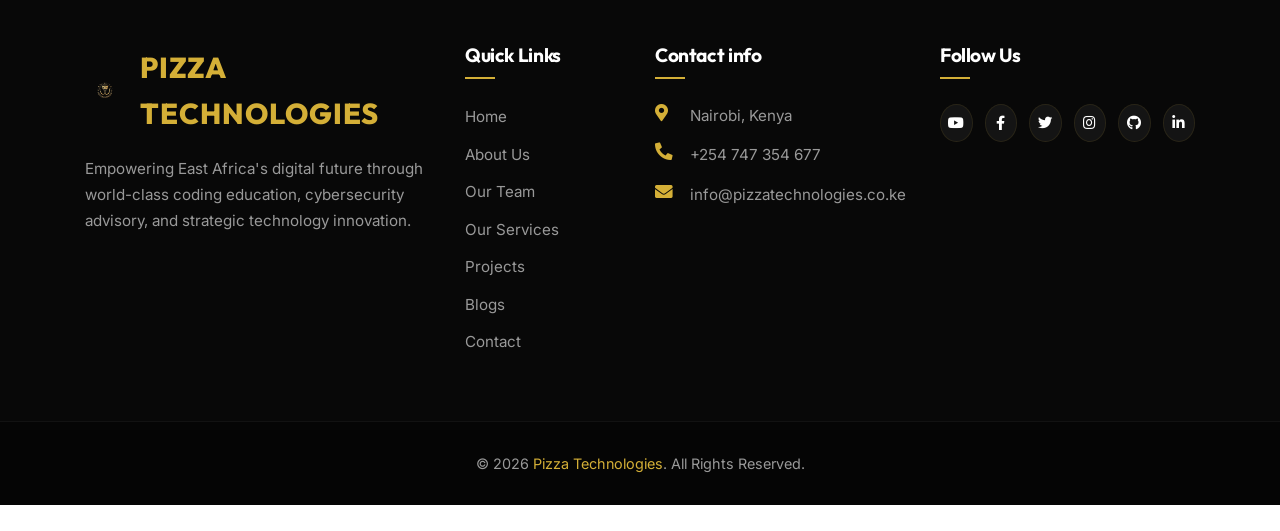
==== commit cb42f1d0: "Terminology: Update 'Blog' label to 'Blogs' across all navigation and footers" ====
--- a/index.html
+++ b/index.html
@@ -74,7 +74,7 @@
                             <a href="team.html" class="nav-item nav-link">Team</a>
                             <a href="service.html" class="nav-item nav-link">Services</a>
                             <a href="portfolio.html" class="nav-item nav-link">Projects</a>
-                            <a href="blog.html" class="nav-item nav-link">Blog</a>
+                            <a href="blog.html" class="nav-item nav-link">Blogs</a>
                             <a href="contact.html" class="nav-item nav-link">Contact</a>
                         </div>
                     </div>
@@ -183,7 +183,7 @@
                                 <li><a href="team.html">Our Team</a></li>
                                 <li><a href="service.html">Our Services</a></li>
                                 <li><a href="portfolio.html">Projects</a></li>
-                                <li><a href="blog.html">Blog</a></li>
+                                <li><a href="blog.html">Blogs</a></li>
                                 <li><a href="contact.html">Contact</a></li>
                             </ul>
                         </div>
--- a/css/style.css
+++ b/css/style.css
@@ -1130,4 +1130,14 @@
     .section-header {
         margin-bottom: 30px !important;
     }
+}
+
+.footer-logo-link {
+    transition: var(--transition);
+    display: inline-block;
+}
+
+.footer-logo-link:hover {
+    opacity: 0.8;
+    transform: translateY(-2px);
 }
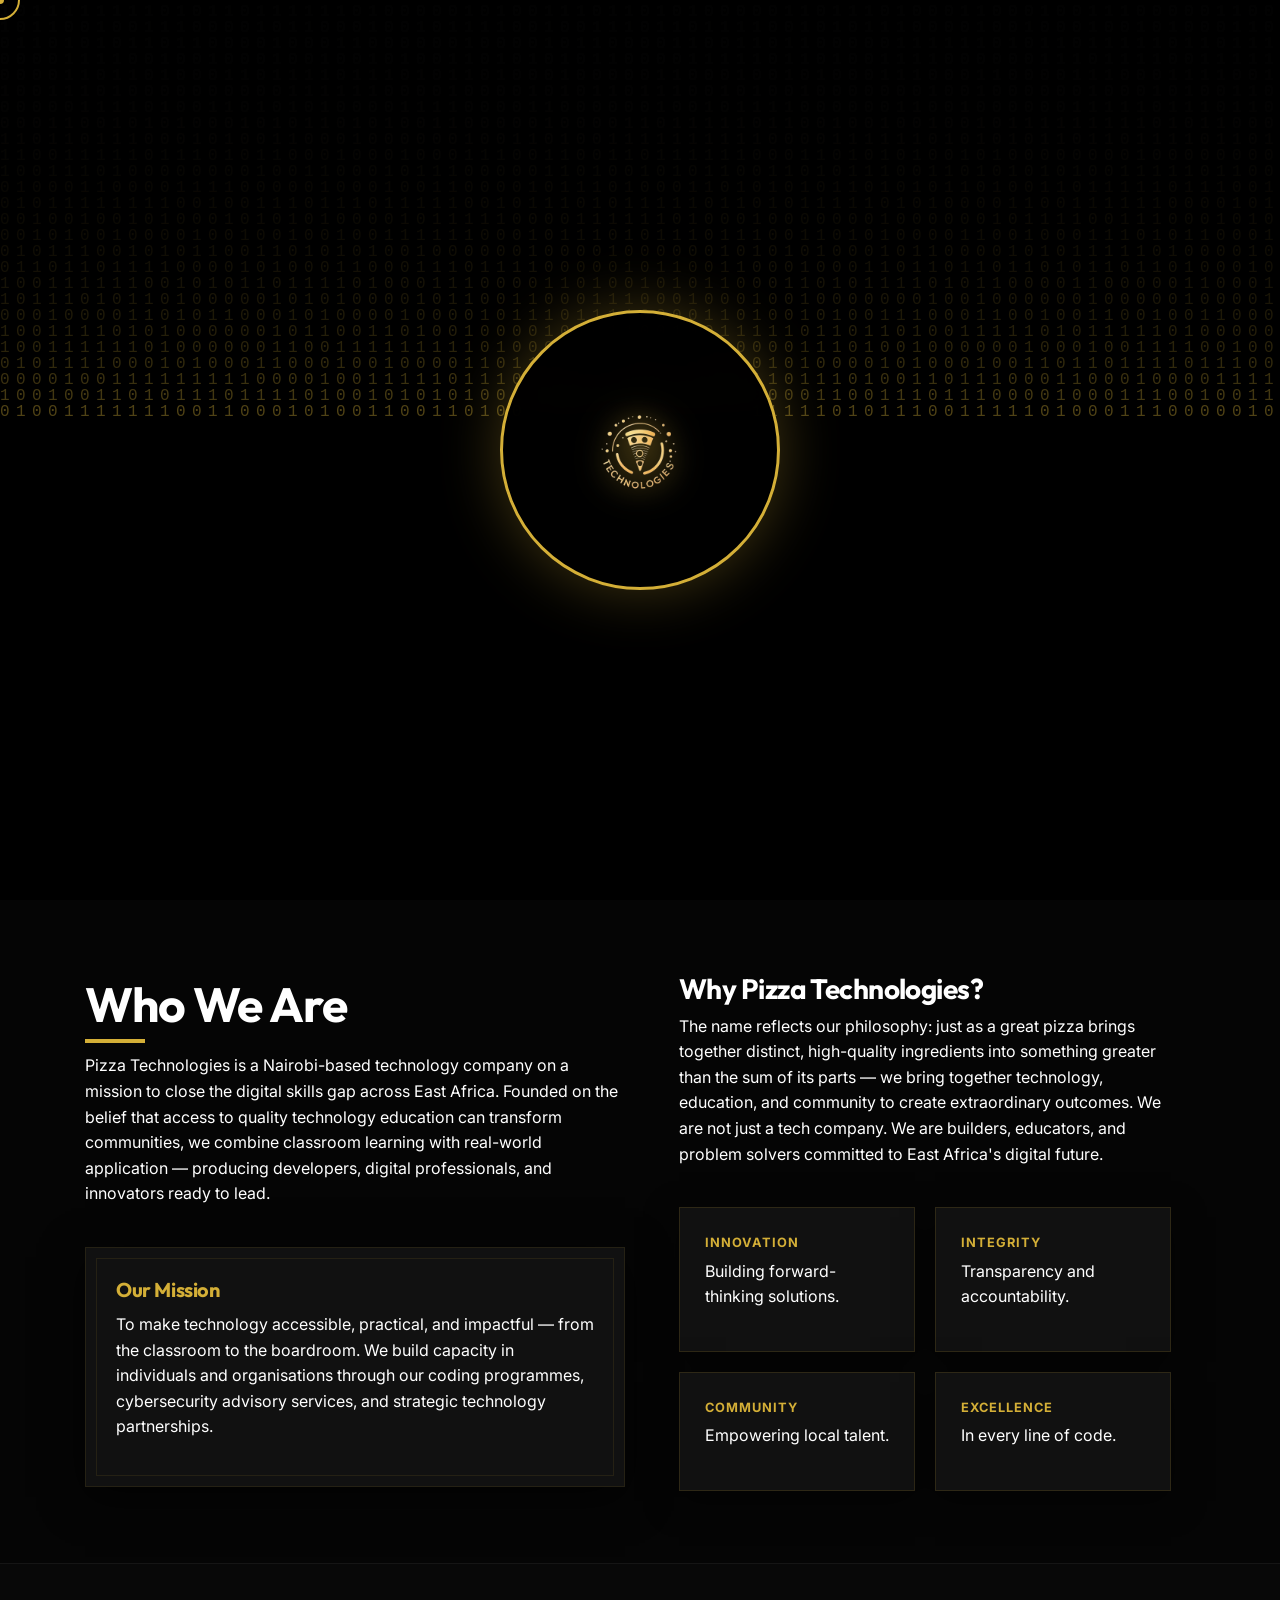
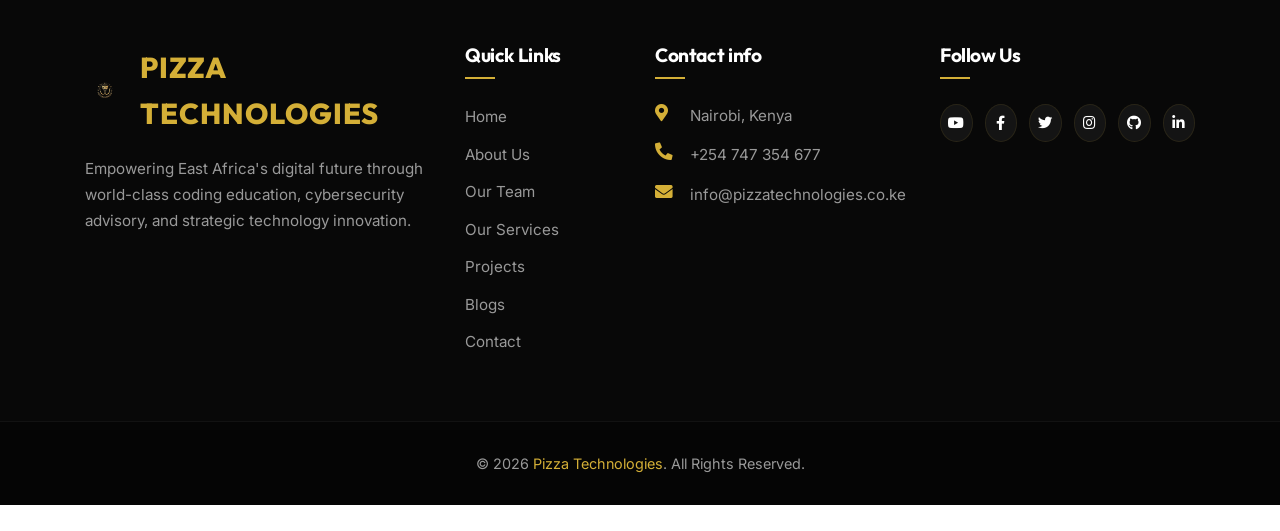
==== commit 375dcd19: "UI: Minimalism - Remove logo text and right-align mobile toggler" ====
--- a/index.html
+++ b/index.html
@@ -62,9 +62,8 @@
                 <nav class="navbar navbar-expand-lg">
                     <a href="index.html" class="navbar-brand">
                         <img src="img/logo.png" alt="Logo" class="nav-logo">
-                        <span class="logo-text">PIZZA TECHNOLOGIES</span>
                     </a>
-                    <button type="button" class="navbar-toggler" data-toggle="collapse" data-target="#navbarCollapse">
+                    <button type="button" class="navbar-toggler ml-auto" data-toggle="collapse" data-target="#navbarCollapse">
                         <span class="tech-toggler-icon"></span>
                     </button>
 
--- a/css/style.css
+++ b/css/style.css
@@ -1052,6 +1052,28 @@
     .hero-subtitle {
         font-size: 1.1rem;
     }
+
+    .navbar-collapse {
+        background: rgba(8, 8, 8, 0.98);
+        border: 1px solid rgba(212, 175, 55, 0.1);
+        margin-top: 15px;
+        padding: 20px;
+        border-radius: 10px;
+        backdrop-filter: blur(10px);
+    }
+
+    .navbar-nav .nav-link {
+        padding: 12px 0;
+        border-bottom: 1px solid rgba(255, 255, 255, 0.05);
+    }
+
+    .navbar-nav .nav-link:last-child {
+        border-bottom: none;
+    }
+
+    .nav-bar {
+        padding: 10px 0;
+    }
 }
 
 @media (max-width: 767.98px) {
@@ -1130,6 +1152,24 @@
     .section-header {
         margin-bottom: 30px !important;
     }
+
+    .footer-top {
+        padding: 50px 0 30px;
+        text-align: center;
+    }
+
+    .footer-logo-text {
+        justify-content: center;
+    }
+
+    .footer-title::after {
+        left: 50%;
+        transform: translateX(-50%);
+    }
+
+    .footer-contact-info li {
+        justify-content: center;
+    }
 }
 
 .footer-logo-link {
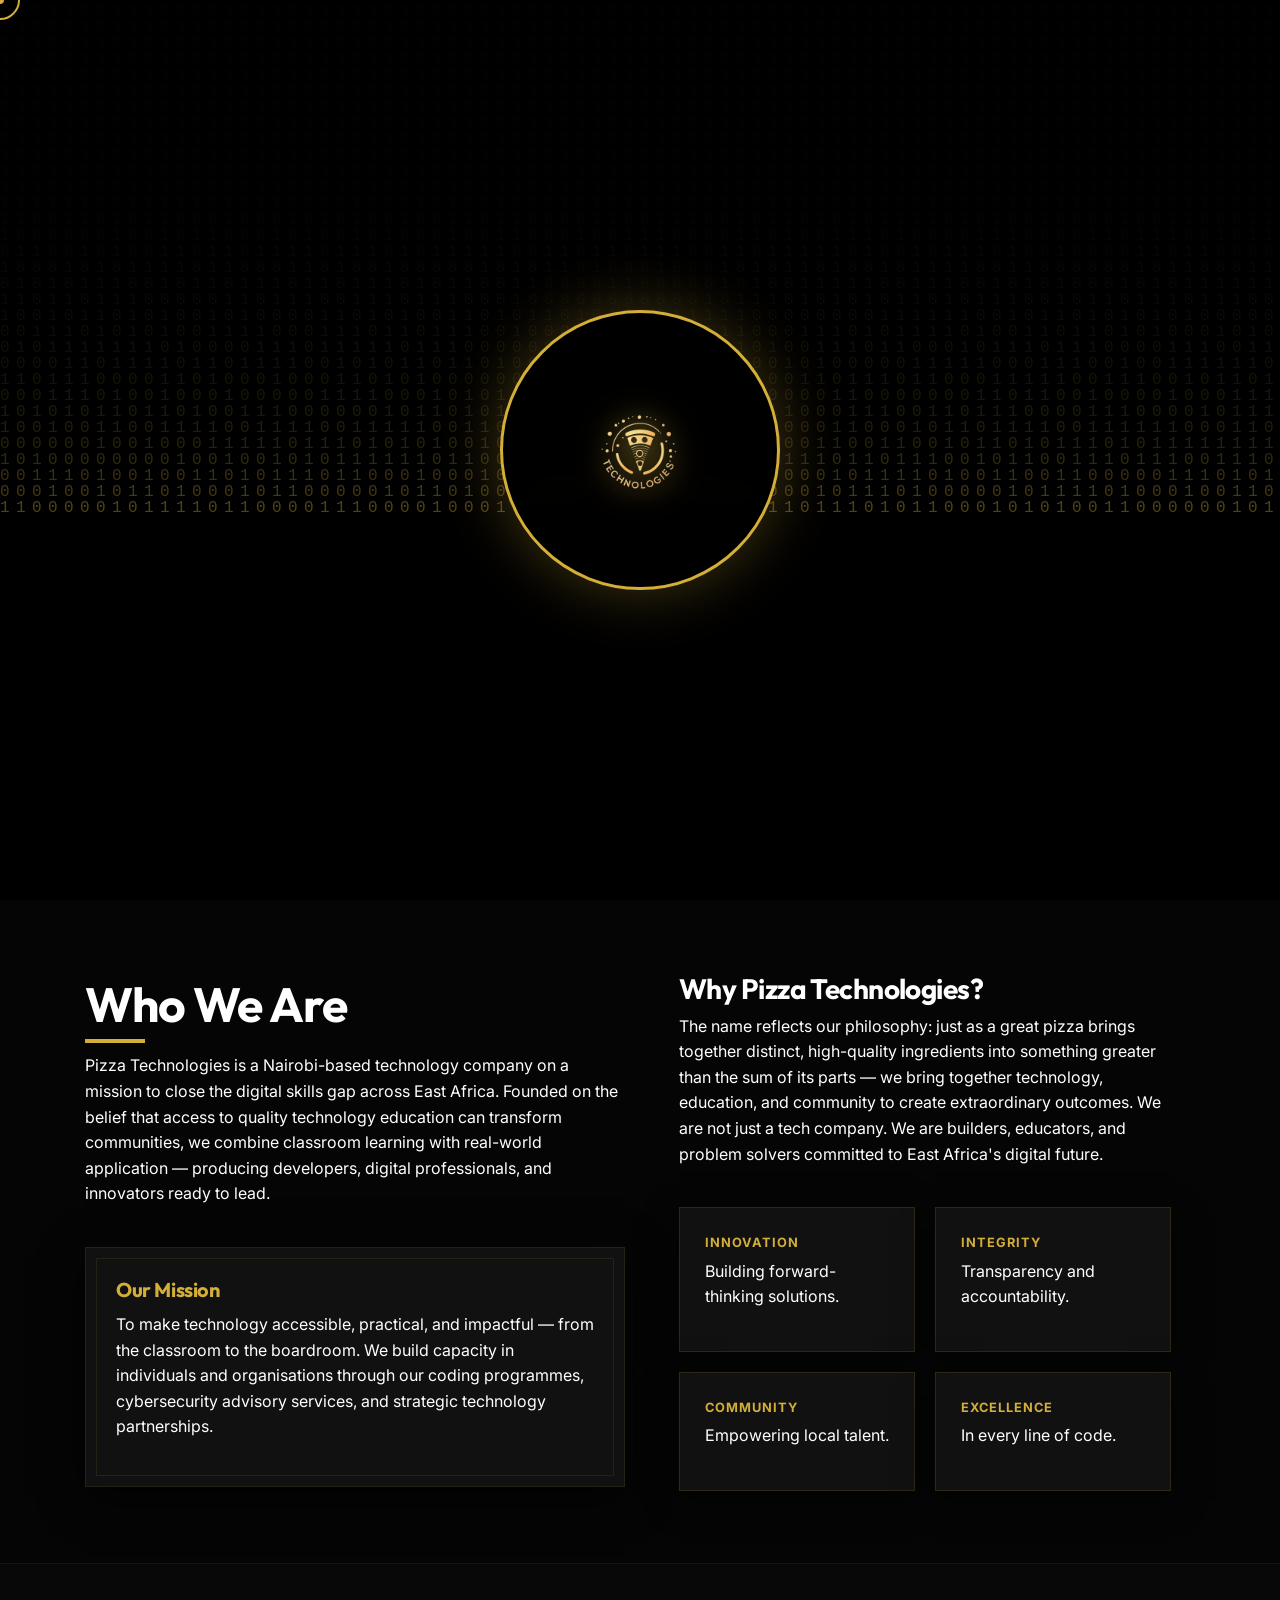
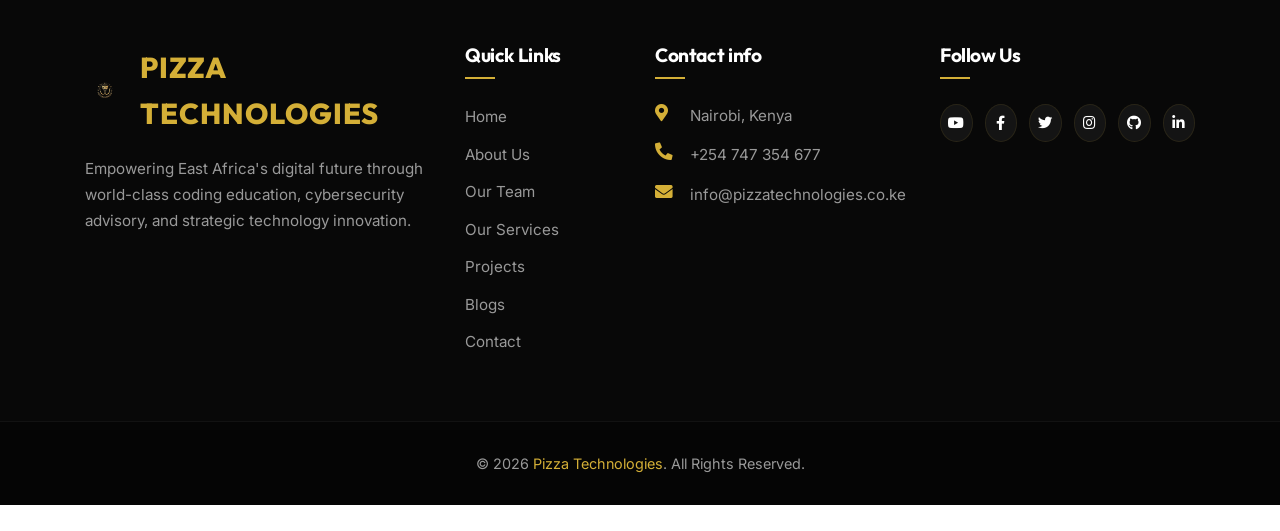
==== commit 910b34b9: "Fix: Force robust navbar toggler alignment across all pages" ====
--- a/index.html
+++ b/index.html
@@ -59,11 +59,11 @@
         <!-- Nav Bar Start -->
         <div class="nav-bar">
             <div class="container-fluid">
-                <nav class="navbar navbar-expand-lg">
+                <nav class="navbar navbar-expand-lg navbar-dark justify-content-between">
                     <a href="index.html" class="navbar-brand">
                         <img src="img/logo.png" alt="Logo" class="nav-logo">
                     </a>
-                    <button type="button" class="navbar-toggler ml-auto" data-toggle="collapse" data-target="#navbarCollapse">
+                    <button type="button" class="navbar-toggler" data-toggle="collapse" data-target="#navbarCollapse">
                         <span class="tech-toggler-icon"></span>
                     </button>
 
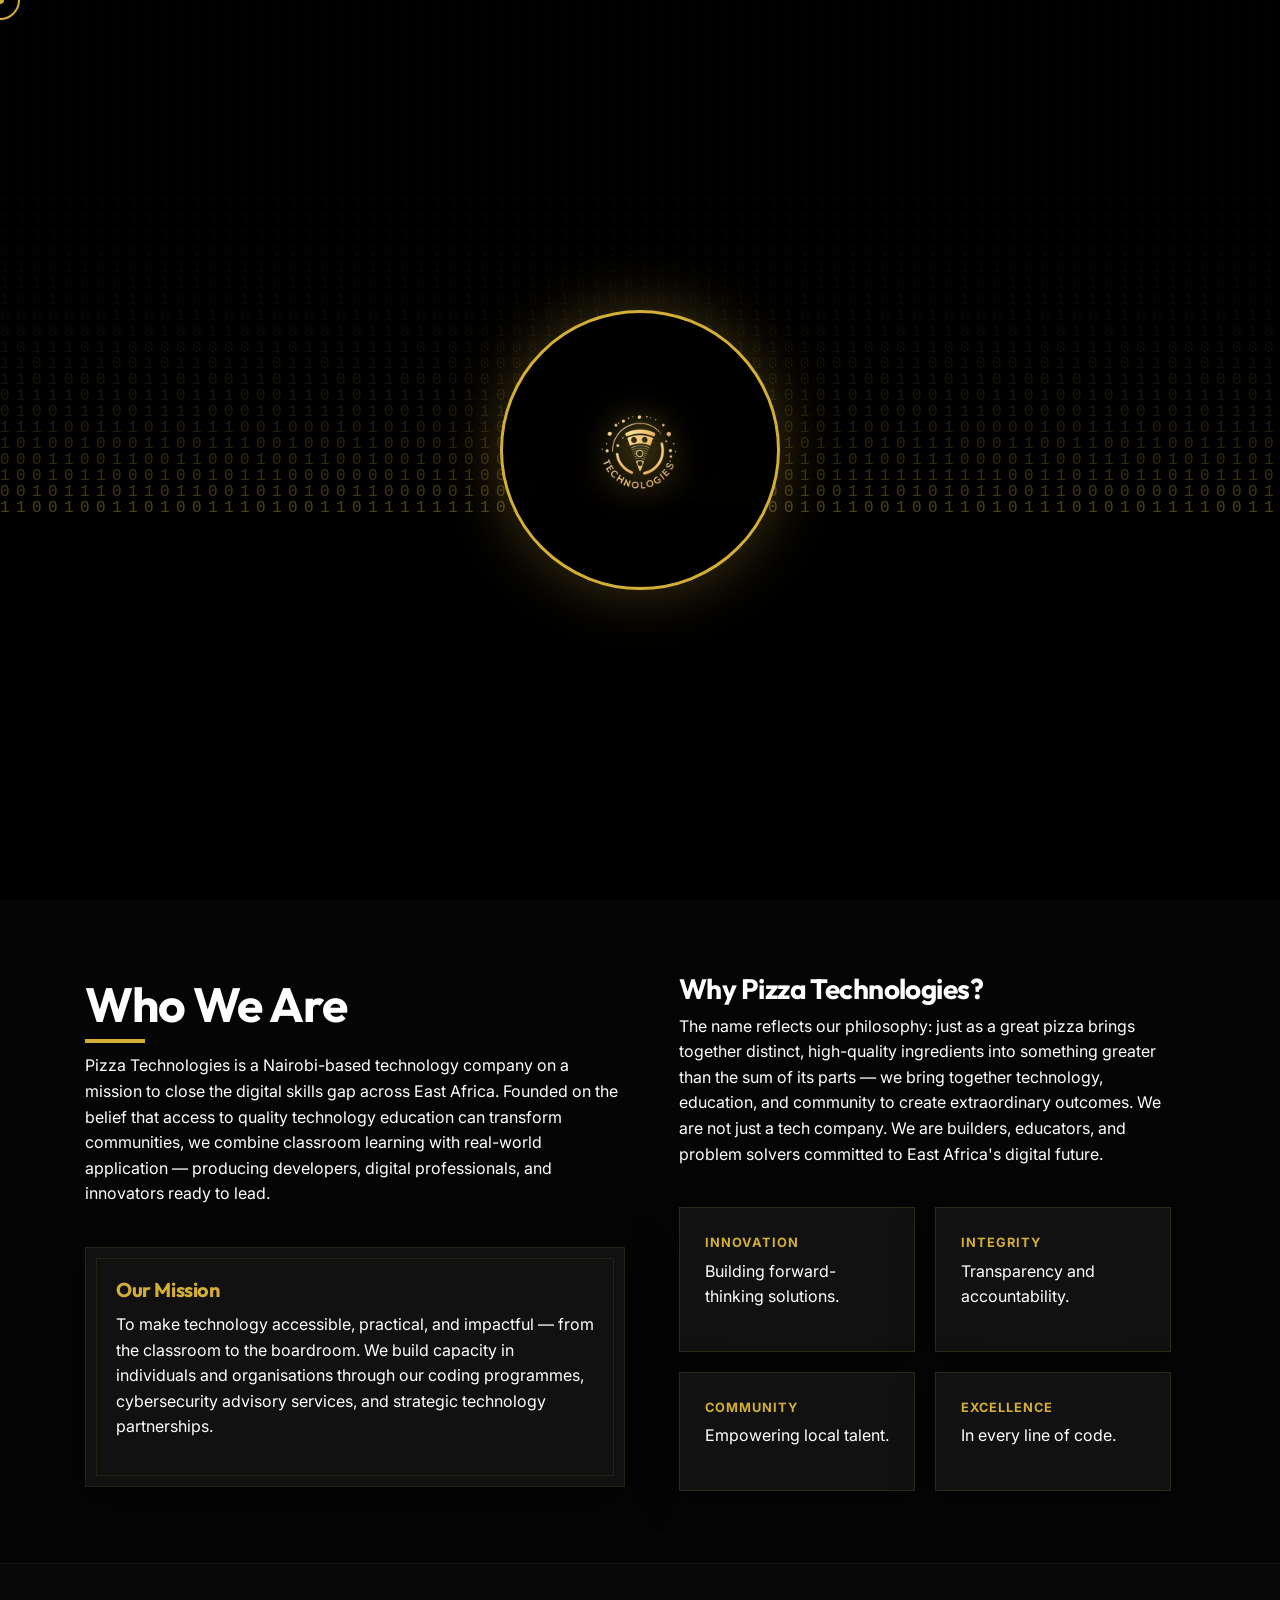
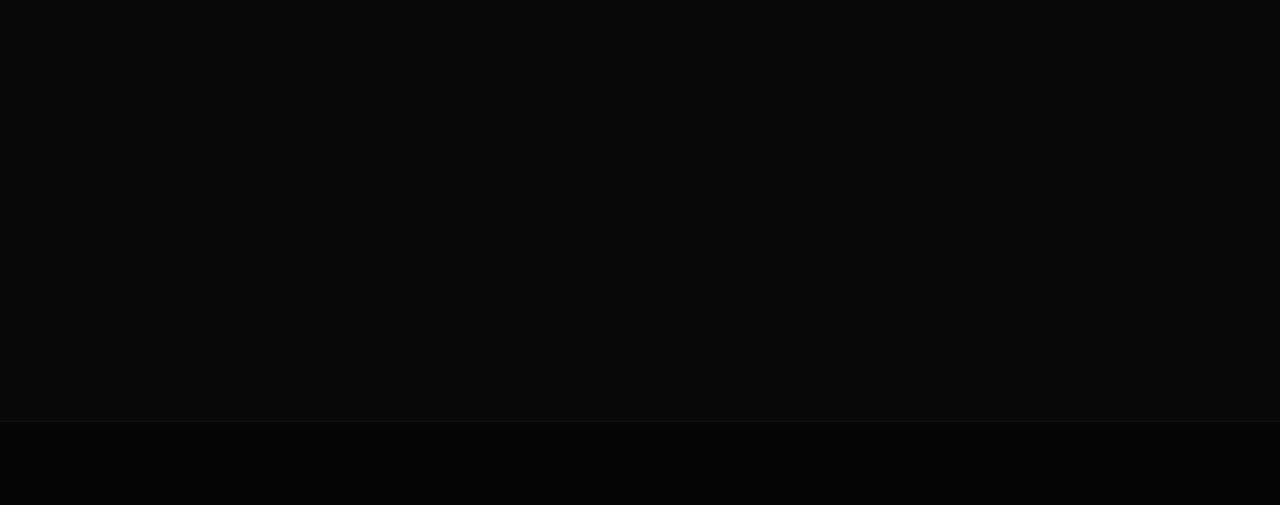
==== commit 3ffa6f87: "UI: Add responsive logo text (desktop only)" ====
--- a/index.html
+++ b/index.html
@@ -62,6 +62,7 @@
                 <nav class="navbar navbar-expand-lg navbar-dark justify-content-between">
                     <a href="index.html" class="navbar-brand">
                         <img src="img/logo.png" alt="Logo" class="nav-logo">
+                        <span class="logo-text d-none d-lg-inline-block">PIZZA TECHNOLOGIES</span>
                     </a>
                     <button type="button" class="navbar-toggler" data-toggle="collapse" data-target="#navbarCollapse">
                         <span class="tech-toggler-icon"></span>
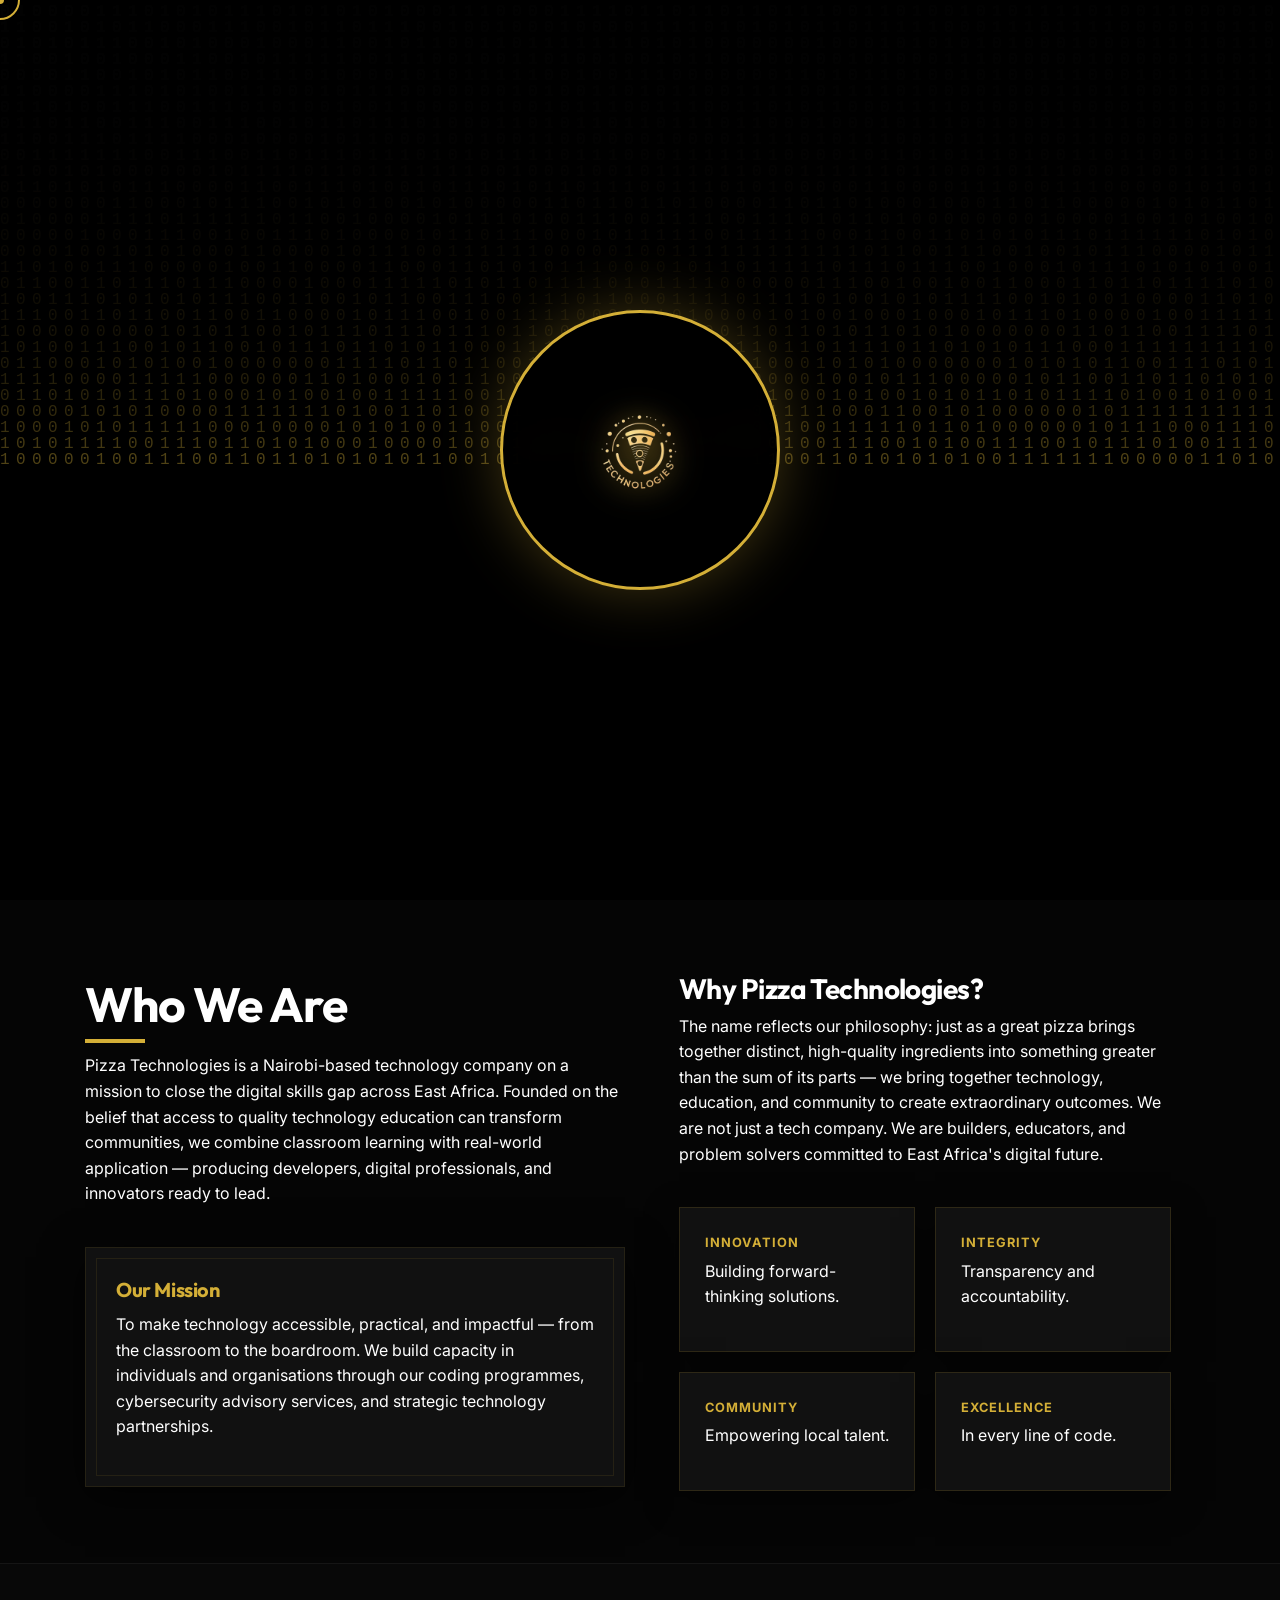
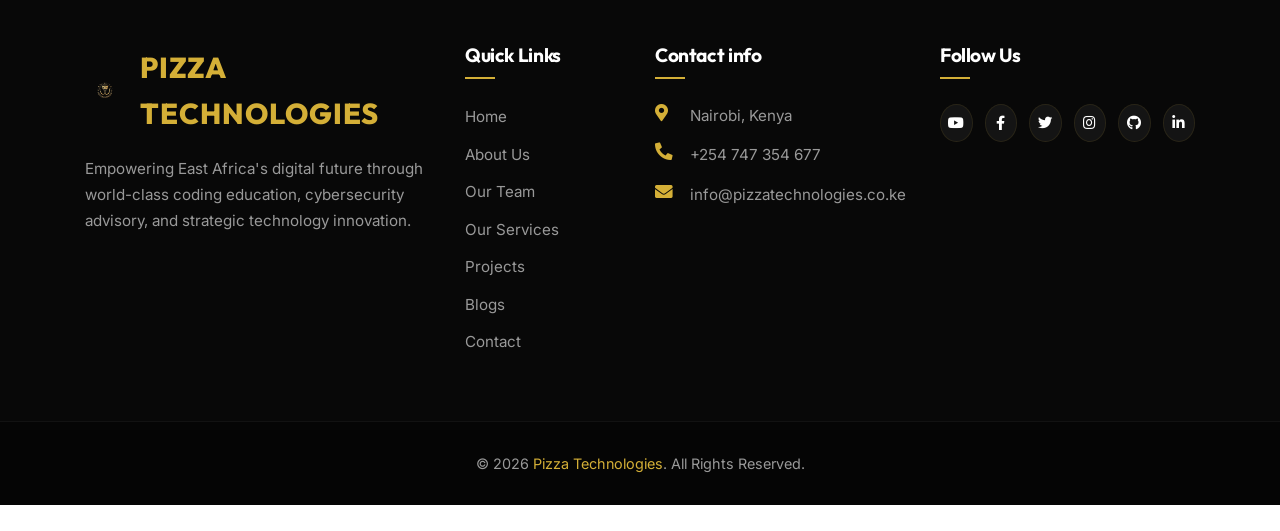
==== commit 2798ccd0: "UX: Preloader - Trigger animation on page refresh (F5) while keeping link navigation instant" ====
--- a/index.html
+++ b/index.html
@@ -43,9 +43,9 @@
         </div>
     </div>
     <script>
-        if (sessionStorage.getItem('preloaderShown')) {
-            var preloader = document.getElementById('preloader');
-            if (preloader) preloader.style.display = 'none';
+        const isReload = performance.getEntriesByType("navigation")[0]?.type === "reload";
+        if (sessionStorage.getItem('preloaderShown') && !isReload) {
+            document.getElementById('preloader').style.display = 'none';
             document.body.classList.remove('overflow-hidden');
         }
     </script>
--- a/css/style.css
+++ b/css/style.css
@@ -1109,6 +1109,39 @@
         height: 45px;
         font-size: 1.2rem;
     }
+
+    /* Mobile Project Optimizations - Vertical List like Services */
+    .project-card {
+        margin: 0 0 30px 0 !important;
+        border-radius: 10px;
+        position: relative;
+    }
+
+    .project-img {
+        height: 250px !important; /* Restore standard height */
+    }
+
+    .project-info {
+        position: relative !important; /* Back to normal stack */
+        width: 100%;
+        padding: 25px !important;
+        background: #111 !important;
+        border-top: 1px solid rgba(212, 175, 55, 0.1);
+        backdrop-filter: none;
+    }
+
+    .project-info h4 {
+        font-size: 1.2rem !important;
+        margin-bottom: 10px !important;
+        white-space: normal;
+        overflow: visible;
+        text-overflow: clip;
+    }
+
+    .view-project {
+        margin-top: 10px !important;
+        font-size: 0.9rem !important;
+    }
 }
 
 @media (max-width: 575.98px) {
